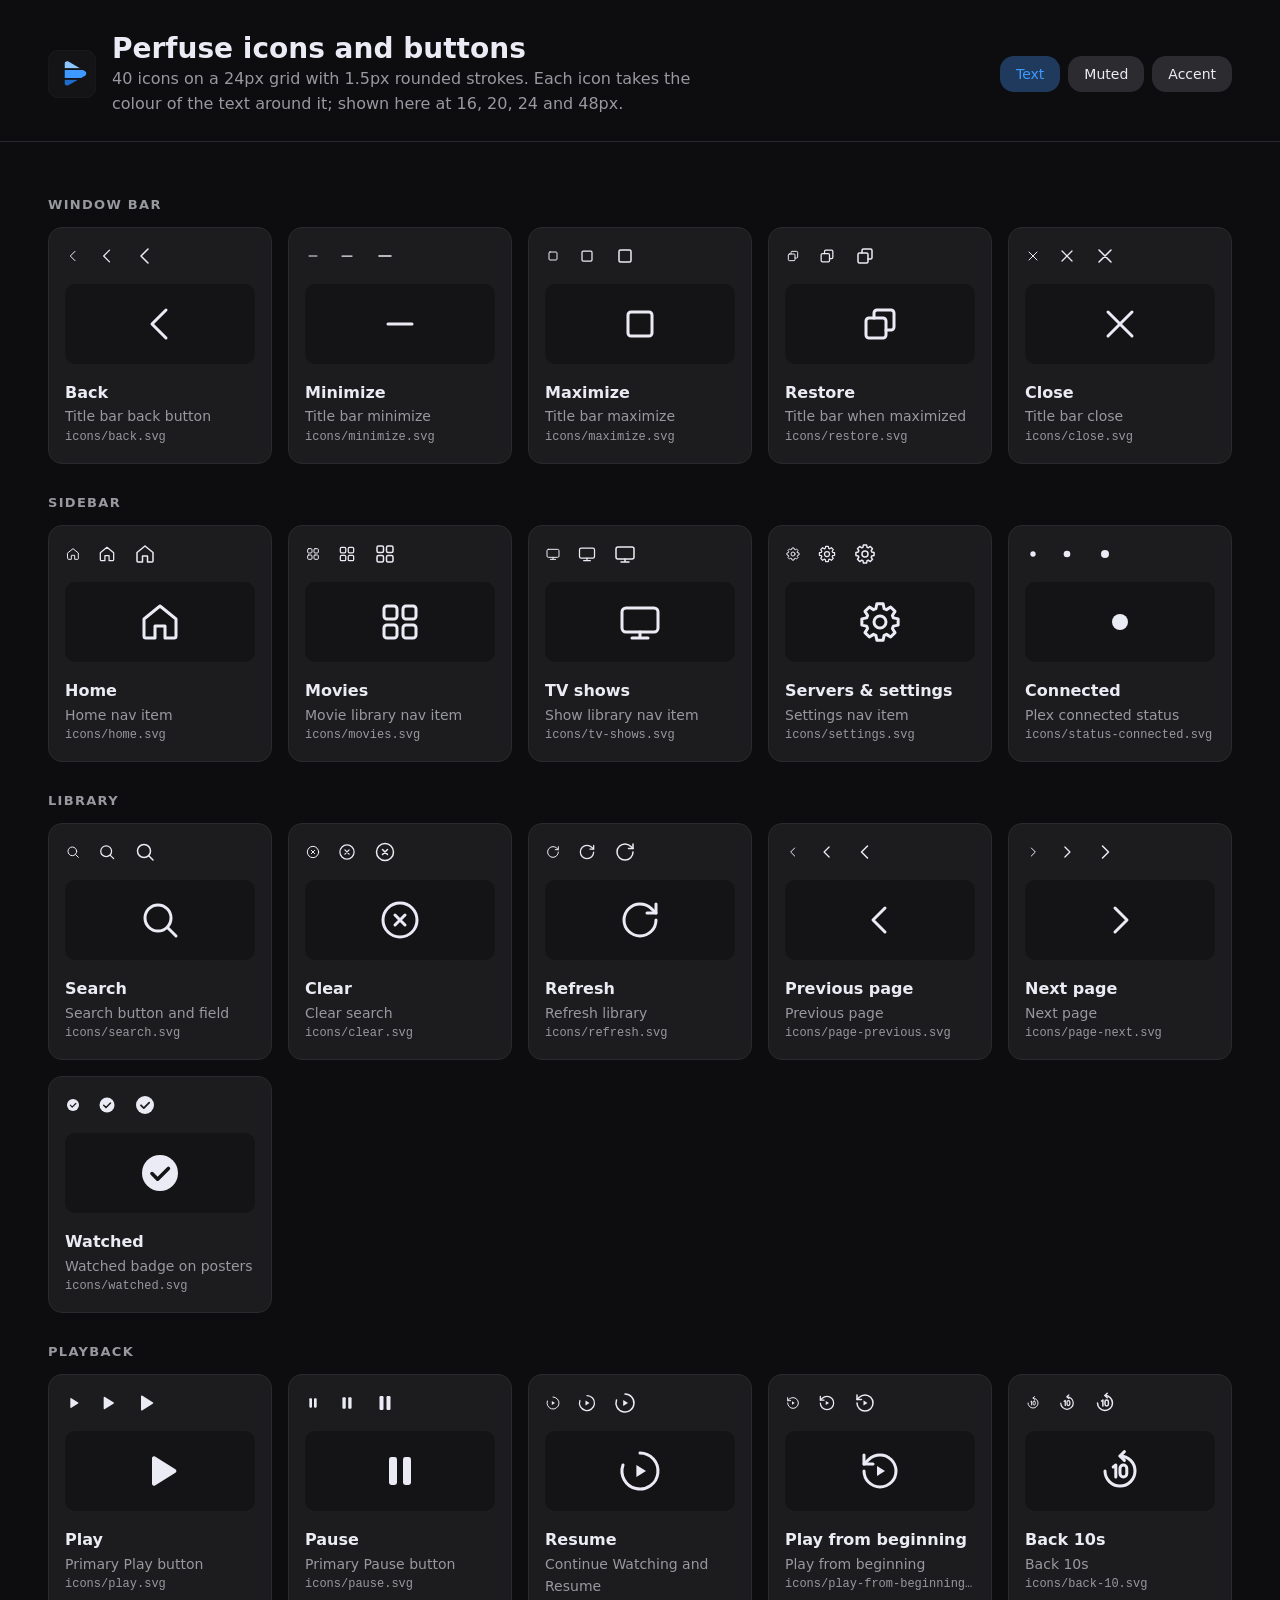
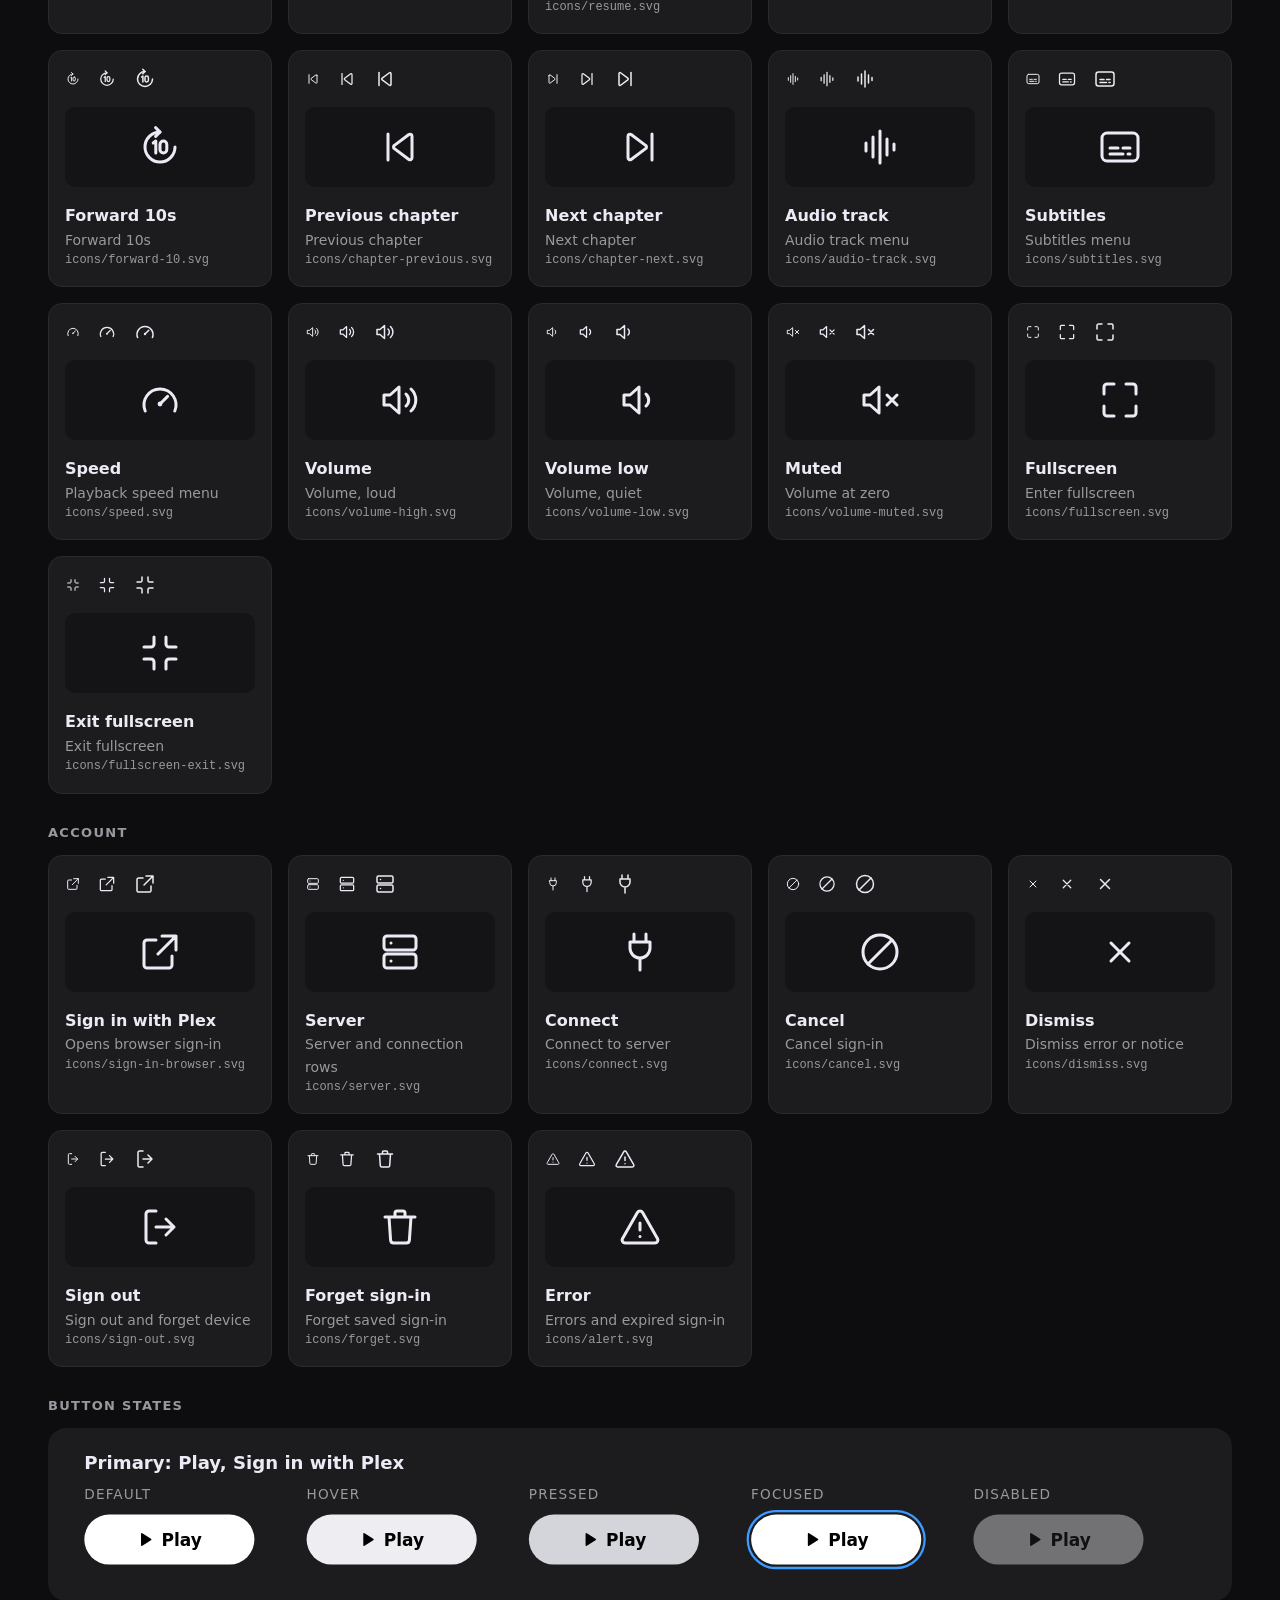
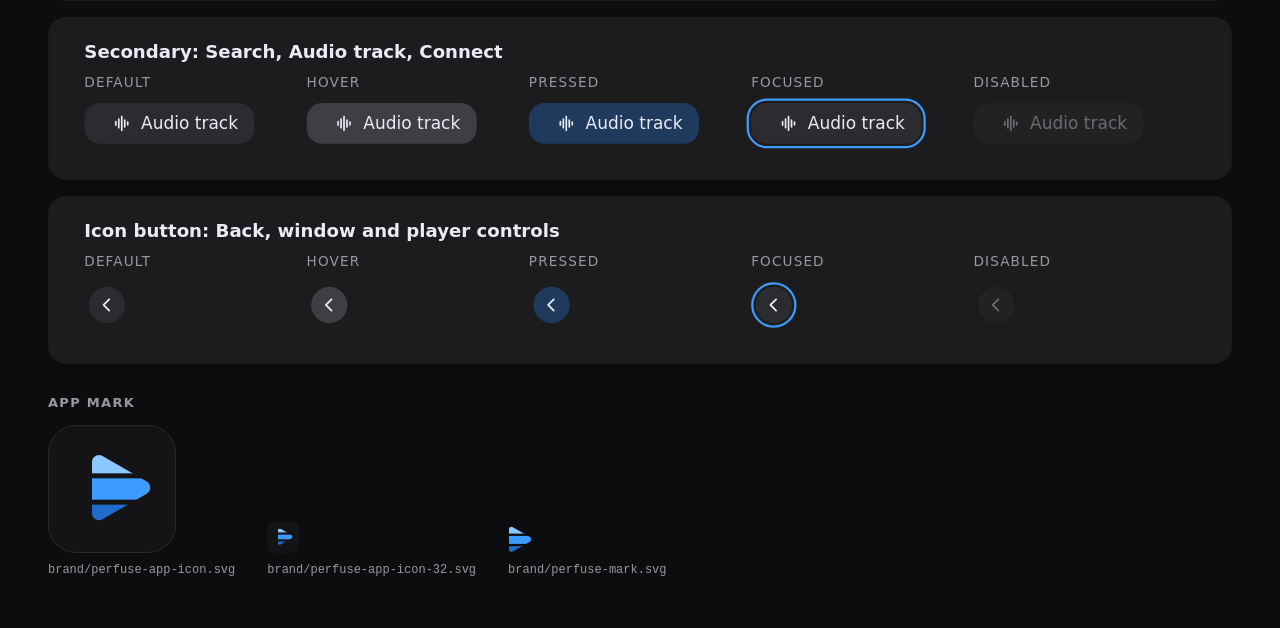
==== assets/preview.html @ 4382c9b4 "Public Release" ====
<!doctype html>
<html lang="en">
<head>
<meta charset="utf-8">
<meta name="viewport" content="width=device-width,initial-scale=1">
<title>Perfuse icons and buttons</title>
<style>
  :root {
    --accent: #3D9BFF; --muted: #98989F; --panel: #1C1C1E; --sidebar: #141417; --base: #0D0D10;
    --text: #EBEBF5; --line: #2A2A2E; --icon: var(--text);
    --btn: #2C2C30; --btn-hover: #3E3E43; --btn-active: #1F3A5C;
    --s1: 4px; --s2: 8px; --s3: 16px; --s4: 24px; --s5: 32px; --s6: 48px;
    --font: 'Segoe UI Variable Text', 'Segoe UI', system-ui, -apple-system, sans-serif;
    --display: 'Segoe UI Variable Display', 'Segoe UI', system-ui, sans-serif;
    --ease: 160ms ease-out;
  }
  * { box-sizing: border-box; }
  body { margin: 0; background: var(--base); color: var(--text); font: 16px/1.6 var(--font); }
  header { display: flex; gap: var(--s3); align-items: center; padding: var(--s5) var(--s6) var(--s4); border-bottom: 1px solid var(--line); flex-wrap: wrap; }
  header > img { width: 48px; height: 48px; }
  h1 { font: 600 28px/1.2 var(--display); margin: 0; }
  header p { margin: 0; color: var(--muted); max-width: 62ch; }
  .tint { margin-left: auto; display: flex; gap: var(--s2); }
  .tint button { font: inherit; font-size: 14px; color: var(--text); background: var(--btn); border: 0; border-radius: 14px; padding: var(--s1) var(--s3); min-height: 36px; cursor: pointer; transition: background var(--ease); }
  .tint button:hover { background: var(--btn-hover); }
  .tint button[aria-pressed="true"] { background: var(--btn-active); color: var(--accent); }
  .tint button:focus-visible { outline: 2px solid var(--accent); outline-offset: 3px; }
  main { padding: var(--s4) var(--s6) var(--s6); }
  h2 { font: 600 13px/1 var(--font); letter-spacing: .1em; text-transform: uppercase; color: var(--muted); margin: var(--s5) 0 var(--s3); }
  .grid { display: grid; grid-template-columns: repeat(auto-fill, minmax(208px, 1fr)); gap: var(--s3); }
  .card { margin: 0; background: var(--panel); border: 1px solid var(--line); border-radius: 14px; padding: var(--s3); display: flex; flex-direction: column; gap: var(--s3); color: var(--icon); }
  .sizes { display: flex; gap: var(--s3); align-items: center; }
  .sz { display: block; line-height: 0; }
  .big { display: flex; justify-content: center; padding: var(--s3) 0; background: var(--sidebar); border-radius: 10px; line-height: 0; }
  figcaption { display: flex; flex-direction: column; color: var(--text); min-width: 0; }
  figcaption strong { font-weight: 600; }
  figcaption span { color: var(--muted); font-size: 14px; }
  figcaption code { color: var(--muted); font: 12px/1.6 ui-monospace, Consolas, monospace; overflow: hidden; text-overflow: ellipsis; white-space: nowrap; }
  .sheets { display: flex; flex-direction: column; gap: var(--s3); }
  .sheets img { max-width: 100%; height: auto; display: block; }
  .brand { display: flex; gap: var(--s5); align-items: flex-end; flex-wrap: wrap; }
  .brand figure { margin: 0; display: flex; flex-direction: column; gap: var(--s2); align-items: flex-start; }
  .brand figcaption code { white-space: normal; }
  @media (max-width: 640px) { header, main { padding-left: var(--s3); padding-right: var(--s3); } .tint { margin-left: 0; } }
  @media (prefers-reduced-motion: reduce) { * { transition: none !important; } }
</style>
</head>
<body>
<header>
  <img src="brand/perfuse-app-icon.svg" alt="Perfuse app icon">
  <div>
    <h1>Perfuse icons and buttons</h1>
    <p>40 icons on a 24px grid with 1.5px rounded strokes. Each icon takes the colour of the text around it; shown here at 16, 20, 24 and 48px.</p>
  </div>
  <div class="tint" role="group" aria-label="Icon colour">
    <button type="button" data-c="var(--text)" aria-pressed="true">Text</button>
    <button type="button" data-c="var(--muted)" aria-pressed="false">Muted</button>
    <button type="button" data-c="var(--accent)" aria-pressed="false">Accent</button>
  </div>
</header>
<main>
  <h2>Window bar</h2>
  <div class="grid">
      <figure class="card">
        <div class="sizes"><span class="sz" title="16px"><svg xmlns="http://www.w3.org/2000/svg" width="16" height="16" viewBox="0 0 24 24" fill="none" stroke="currentColor" stroke-width="1.5" stroke-linecap="round" stroke-linejoin="round" aria-hidden="true"><path d="M15 5l-7 7 7 7"/></svg></span><span class="sz" title="20px"><svg xmlns="http://www.w3.org/2000/svg" width="20" height="20" viewBox="0 0 24 24" fill="none" stroke="currentColor" stroke-width="1.5" stroke-linecap="round" stroke-linejoin="round" aria-hidden="true"><path d="M15 5l-7 7 7 7"/></svg></span><span class="sz" title="24px"><svg xmlns="http://www.w3.org/2000/svg" width="24" height="24" viewBox="0 0 24 24" fill="none" stroke="currentColor" stroke-width="1.5" stroke-linecap="round" stroke-linejoin="round" aria-hidden="true"><path d="M15 5l-7 7 7 7"/></svg></span></div>
        <div class="big"><svg xmlns="http://www.w3.org/2000/svg" width="48" height="48" viewBox="0 0 24 24" fill="none" stroke="currentColor" stroke-width="1.5" stroke-linecap="round" stroke-linejoin="round" aria-hidden="true"><path d="M15 5l-7 7 7 7"/></svg></div>
        <figcaption><strong>Back</strong><span>Title bar back button</span><code>icons/back.svg</code></figcaption>
      </figure>
      <figure class="card">
        <div class="sizes"><span class="sz" title="16px"><svg xmlns="http://www.w3.org/2000/svg" width="16" height="16" viewBox="0 0 24 24" fill="none" stroke="currentColor" stroke-width="1.5" stroke-linecap="round" stroke-linejoin="round" aria-hidden="true"><path d="M6 12h12"/></svg></span><span class="sz" title="20px"><svg xmlns="http://www.w3.org/2000/svg" width="20" height="20" viewBox="0 0 24 24" fill="none" stroke="currentColor" stroke-width="1.5" stroke-linecap="round" stroke-linejoin="round" aria-hidden="true"><path d="M6 12h12"/></svg></span><span class="sz" title="24px"><svg xmlns="http://www.w3.org/2000/svg" width="24" height="24" viewBox="0 0 24 24" fill="none" stroke="currentColor" stroke-width="1.5" stroke-linecap="round" stroke-linejoin="round" aria-hidden="true"><path d="M6 12h12"/></svg></span></div>
        <div class="big"><svg xmlns="http://www.w3.org/2000/svg" width="48" height="48" viewBox="0 0 24 24" fill="none" stroke="currentColor" stroke-width="1.5" stroke-linecap="round" stroke-linejoin="round" aria-hidden="true"><path d="M6 12h12"/></svg></div>
        <figcaption><strong>Minimize</strong><span>Title bar minimize</span><code>icons/minimize.svg</code></figcaption>
      </figure>
      <figure class="card">
        <div class="sizes"><span class="sz" title="16px"><svg xmlns="http://www.w3.org/2000/svg" width="16" height="16" viewBox="0 0 24 24" fill="none" stroke="currentColor" stroke-width="1.5" stroke-linecap="round" stroke-linejoin="round" aria-hidden="true"><rect x="6" y="6" width="12" height="12" rx="1.5"/></svg></span><span class="sz" title="20px"><svg xmlns="http://www.w3.org/2000/svg" width="20" height="20" viewBox="0 0 24 24" fill="none" stroke="currentColor" stroke-width="1.5" stroke-linecap="round" stroke-linejoin="round" aria-hidden="true"><rect x="6" y="6" width="12" height="12" rx="1.5"/></svg></span><span class="sz" title="24px"><svg xmlns="http://www.w3.org/2000/svg" width="24" height="24" viewBox="0 0 24 24" fill="none" stroke="currentColor" stroke-width="1.5" stroke-linecap="round" stroke-linejoin="round" aria-hidden="true"><rect x="6" y="6" width="12" height="12" rx="1.5"/></svg></span></div>
        <div class="big"><svg xmlns="http://www.w3.org/2000/svg" width="48" height="48" viewBox="0 0 24 24" fill="none" stroke="currentColor" stroke-width="1.5" stroke-linecap="round" stroke-linejoin="round" aria-hidden="true"><rect x="6" y="6" width="12" height="12" rx="1.5"/></svg></div>
        <figcaption><strong>Maximize</strong><span>Title bar maximize</span><code>icons/maximize.svg</code></figcaption>
      </figure>
      <figure class="card">
        <div class="sizes"><span class="sz" title="16px"><svg xmlns="http://www.w3.org/2000/svg" width="16" height="16" viewBox="0 0 24 24" fill="none" stroke="currentColor" stroke-width="1.5" stroke-linecap="round" stroke-linejoin="round" aria-hidden="true"><rect x="5" y="9" width="10" height="10" rx="1.5"/><path d="M9 9V6.5A1.5 1.5 0 0 1 10.5 5h7A1.5 1.5 0 0 1 19 6.5v7a1.5 1.5 0 0 1-1.5 1.5H15"/></svg></span><span class="sz" title="20px"><svg xmlns="http://www.w3.org/2000/svg" width="20" height="20" viewBox="0 0 24 24" fill="none" stroke="currentColor" stroke-width="1.5" stroke-linecap="round" stroke-linejoin="round" aria-hidden="true"><rect x="5" y="9" width="10" height="10" rx="1.5"/><path d="M9 9V6.5A1.5 1.5 0 0 1 10.5 5h7A1.5 1.5 0 0 1 19 6.5v7a1.5 1.5 0 0 1-1.5 1.5H15"/></svg></span><span class="sz" title="24px"><svg xmlns="http://www.w3.org/2000/svg" width="24" height="24" viewBox="0 0 24 24" fill="none" stroke="currentColor" stroke-width="1.5" stroke-linecap="round" stroke-linejoin="round" aria-hidden="true"><rect x="5" y="9" width="10" height="10" rx="1.5"/><path d="M9 9V6.5A1.5 1.5 0 0 1 10.5 5h7A1.5 1.5 0 0 1 19 6.5v7a1.5 1.5 0 0 1-1.5 1.5H15"/></svg></span></div>
        <div class="big"><svg xmlns="http://www.w3.org/2000/svg" width="48" height="48" viewBox="0 0 24 24" fill="none" stroke="currentColor" stroke-width="1.5" stroke-linecap="round" stroke-linejoin="round" aria-hidden="true"><rect x="5" y="9" width="10" height="10" rx="1.5"/><path d="M9 9V6.5A1.5 1.5 0 0 1 10.5 5h7A1.5 1.5 0 0 1 19 6.5v7a1.5 1.5 0 0 1-1.5 1.5H15"/></svg></div>
        <figcaption><strong>Restore</strong><span>Title bar when maximized</span><code>icons/restore.svg</code></figcaption>
      </figure>
      <figure class="card">
        <div class="sizes"><span class="sz" title="16px"><svg xmlns="http://www.w3.org/2000/svg" width="16" height="16" viewBox="0 0 24 24" fill="none" stroke="currentColor" stroke-width="1.5" stroke-linecap="round" stroke-linejoin="round" aria-hidden="true"><path d="M6 6l12 12M18 6L6 18"/></svg></span><span class="sz" title="20px"><svg xmlns="http://www.w3.org/2000/svg" width="20" height="20" viewBox="0 0 24 24" fill="none" stroke="currentColor" stroke-width="1.5" stroke-linecap="round" stroke-linejoin="round" aria-hidden="true"><path d="M6 6l12 12M18 6L6 18"/></svg></span><span class="sz" title="24px"><svg xmlns="http://www.w3.org/2000/svg" width="24" height="24" viewBox="0 0 24 24" fill="none" stroke="currentColor" stroke-width="1.5" stroke-linecap="round" stroke-linejoin="round" aria-hidden="true"><path d="M6 6l12 12M18 6L6 18"/></svg></span></div>
        <div class="big"><svg xmlns="http://www.w3.org/2000/svg" width="48" height="48" viewBox="0 0 24 24" fill="none" stroke="currentColor" stroke-width="1.5" stroke-linecap="round" stroke-linejoin="round" aria-hidden="true"><path d="M6 6l12 12M18 6L6 18"/></svg></div>
        <figcaption><strong>Close</strong><span>Title bar close</span><code>icons/close.svg</code></figcaption>
      </figure>
  </div>
  <h2>Sidebar</h2>
  <div class="grid">
      <figure class="card">
        <div class="sizes"><span class="sz" title="16px"><svg xmlns="http://www.w3.org/2000/svg" width="16" height="16" viewBox="0 0 24 24" fill="none" stroke="currentColor" stroke-width="1.5" stroke-linecap="round" stroke-linejoin="round" aria-hidden="true"><path d="M4 10.5L12 4l8 6.5V19a1 1 0 0 1-1 1h-4.5v-6h-5v6H5a1 1 0 0 1-1-1z"/></svg></span><span class="sz" title="20px"><svg xmlns="http://www.w3.org/2000/svg" width="20" height="20" viewBox="0 0 24 24" fill="none" stroke="currentColor" stroke-width="1.5" stroke-linecap="round" stroke-linejoin="round" aria-hidden="true"><path d="M4 10.5L12 4l8 6.5V19a1 1 0 0 1-1 1h-4.5v-6h-5v6H5a1 1 0 0 1-1-1z"/></svg></span><span class="sz" title="24px"><svg xmlns="http://www.w3.org/2000/svg" width="24" height="24" viewBox="0 0 24 24" fill="none" stroke="currentColor" stroke-width="1.5" stroke-linecap="round" stroke-linejoin="round" aria-hidden="true"><path d="M4 10.5L12 4l8 6.5V19a1 1 0 0 1-1 1h-4.5v-6h-5v6H5a1 1 0 0 1-1-1z"/></svg></span></div>
        <div class="big"><svg xmlns="http://www.w3.org/2000/svg" width="48" height="48" viewBox="0 0 24 24" fill="none" stroke="currentColor" stroke-width="1.5" stroke-linecap="round" stroke-linejoin="round" aria-hidden="true"><path d="M4 10.5L12 4l8 6.5V19a1 1 0 0 1-1 1h-4.5v-6h-5v6H5a1 1 0 0 1-1-1z"/></svg></div>
        <figcaption><strong>Home</strong><span>Home nav item</span><code>icons/home.svg</code></figcaption>
      </figure>
      <figure class="card">
        <div class="sizes"><span class="sz" title="16px"><svg xmlns="http://www.w3.org/2000/svg" width="16" height="16" viewBox="0 0 24 24" fill="none" stroke="currentColor" stroke-width="1.5" stroke-linecap="round" stroke-linejoin="round" aria-hidden="true"><rect x="4" y="4" width="6.5" height="6.5" rx="1.5"/><rect x="13.5" y="4" width="6.5" height="6.5" rx="1.5"/><rect x="4" y="13.5" width="6.5" height="6.5" rx="1.5"/><rect x="13.5" y="13.5" width="6.5" height="6.5" rx="1.5"/></svg></span><span class="sz" title="20px"><svg xmlns="http://www.w3.org/2000/svg" width="20" height="20" viewBox="0 0 24 24" fill="none" stroke="currentColor" stroke-width="1.5" stroke-linecap="round" stroke-linejoin="round" aria-hidden="true"><rect x="4" y="4" width="6.5" height="6.5" rx="1.5"/><rect x="13.5" y="4" width="6.5" height="6.5" rx="1.5"/><rect x="4" y="13.5" width="6.5" height="6.5" rx="1.5"/><rect x="13.5" y="13.5" width="6.5" height="6.5" rx="1.5"/></svg></span><span class="sz" title="24px"><svg xmlns="http://www.w3.org/2000/svg" width="24" height="24" viewBox="0 0 24 24" fill="none" stroke="currentColor" stroke-width="1.5" stroke-linecap="round" stroke-linejoin="round" aria-hidden="true"><rect x="4" y="4" width="6.5" height="6.5" rx="1.5"/><rect x="13.5" y="4" width="6.5" height="6.5" rx="1.5"/><rect x="4" y="13.5" width="6.5" height="6.5" rx="1.5"/><rect x="13.5" y="13.5" width="6.5" height="6.5" rx="1.5"/></svg></span></div>
        <div class="big"><svg xmlns="http://www.w3.org/2000/svg" width="48" height="48" viewBox="0 0 24 24" fill="none" stroke="currentColor" stroke-width="1.5" stroke-linecap="round" stroke-linejoin="round" aria-hidden="true"><rect x="4" y="4" width="6.5" height="6.5" rx="1.5"/><rect x="13.5" y="4" width="6.5" height="6.5" rx="1.5"/><rect x="4" y="13.5" width="6.5" height="6.5" rx="1.5"/><rect x="13.5" y="13.5" width="6.5" height="6.5" rx="1.5"/></svg></div>
        <figcaption><strong>Movies</strong><span>Movie library nav item</span><code>icons/movies.svg</code></figcaption>
      </figure>
      <figure class="card">
        <div class="sizes"><span class="sz" title="16px"><svg xmlns="http://www.w3.org/2000/svg" width="16" height="16" viewBox="0 0 24 24" fill="none" stroke="currentColor" stroke-width="1.5" stroke-linecap="round" stroke-linejoin="round" aria-hidden="true"><rect x="3" y="5" width="18" height="12" rx="2"/><path d="M8 20h8M12 17v3"/></svg></span><span class="sz" title="20px"><svg xmlns="http://www.w3.org/2000/svg" width="20" height="20" viewBox="0 0 24 24" fill="none" stroke="currentColor" stroke-width="1.5" stroke-linecap="round" stroke-linejoin="round" aria-hidden="true"><rect x="3" y="5" width="18" height="12" rx="2"/><path d="M8 20h8M12 17v3"/></svg></span><span class="sz" title="24px"><svg xmlns="http://www.w3.org/2000/svg" width="24" height="24" viewBox="0 0 24 24" fill="none" stroke="currentColor" stroke-width="1.5" stroke-linecap="round" stroke-linejoin="round" aria-hidden="true"><rect x="3" y="5" width="18" height="12" rx="2"/><path d="M8 20h8M12 17v3"/></svg></span></div>
        <div class="big"><svg xmlns="http://www.w3.org/2000/svg" width="48" height="48" viewBox="0 0 24 24" fill="none" stroke="currentColor" stroke-width="1.5" stroke-linecap="round" stroke-linejoin="round" aria-hidden="true"><rect x="3" y="5" width="18" height="12" rx="2"/><path d="M8 20h8M12 17v3"/></svg></div>
        <figcaption><strong>TV shows</strong><span>Show library nav item</span><code>icons/tv-shows.svg</code></figcaption>
      </figure>
      <figure class="card">
        <div class="sizes"><span class="sz" title="16px"><svg xmlns="http://www.w3.org/2000/svg" width="16" height="16" viewBox="0 0 24 24" fill="none" stroke="currentColor" stroke-width="1.5" stroke-linecap="round" stroke-linejoin="round" aria-hidden="true"><path d="M18.69 9.93L21.07 10.44L21.07 13.56L18.69 14.07L18.19 15.27L19.51 17.31L17.31 19.51L15.27 18.19L14.07 18.69L13.56 21.07L10.44 21.07L9.93 18.69L8.73 18.19L6.69 19.51L4.49 17.31L5.81 15.27L5.31 14.07L2.93 13.56L2.93 10.44L5.31 9.93L5.81 8.73L4.49 6.69L6.69 4.49L8.73 5.81L9.93 5.31L10.44 2.93L13.56 2.93L14.07 5.31L15.27 5.81L17.31 4.49L19.51 6.69L18.19 8.73z"/><circle cx="12" cy="12" r="3"/></svg></span><span class="sz" title="20px"><svg xmlns="http://www.w3.org/2000/svg" width="20" height="20" viewBox="0 0 24 24" fill="none" stroke="currentColor" stroke-width="1.5" stroke-linecap="round" stroke-linejoin="round" aria-hidden="true"><path d="M18.69 9.93L21.07 10.44L21.07 13.56L18.69 14.07L18.19 15.27L19.51 17.31L17.31 19.51L15.27 18.19L14.07 18.69L13.56 21.07L10.44 21.07L9.93 18.69L8.73 18.19L6.69 19.51L4.49 17.31L5.81 15.27L5.31 14.07L2.93 13.56L2.93 10.44L5.31 9.93L5.81 8.73L4.49 6.69L6.69 4.49L8.73 5.81L9.93 5.31L10.44 2.93L13.56 2.93L14.07 5.31L15.27 5.81L17.31 4.49L19.51 6.69L18.19 8.73z"/><circle cx="12" cy="12" r="3"/></svg></span><span class="sz" title="24px"><svg xmlns="http://www.w3.org/2000/svg" width="24" height="24" viewBox="0 0 24 24" fill="none" stroke="currentColor" stroke-width="1.5" stroke-linecap="round" stroke-linejoin="round" aria-hidden="true"><path d="M18.69 9.93L21.07 10.44L21.07 13.56L18.69 14.07L18.19 15.27L19.51 17.31L17.31 19.51L15.27 18.19L14.07 18.69L13.56 21.07L10.44 21.07L9.93 18.69L8.73 18.19L6.69 19.51L4.49 17.31L5.81 15.27L5.31 14.07L2.93 13.56L2.93 10.44L5.31 9.93L5.81 8.73L4.49 6.69L6.69 4.49L8.73 5.81L9.93 5.31L10.44 2.93L13.56 2.93L14.07 5.31L15.27 5.81L17.31 4.49L19.51 6.69L18.19 8.73z"/><circle cx="12" cy="12" r="3"/></svg></span></div>
        <div class="big"><svg xmlns="http://www.w3.org/2000/svg" width="48" height="48" viewBox="0 0 24 24" fill="none" stroke="currentColor" stroke-width="1.5" stroke-linecap="round" stroke-linejoin="round" aria-hidden="true"><path d="M18.69 9.93L21.07 10.44L21.07 13.56L18.69 14.07L18.19 15.27L19.51 17.31L17.31 19.51L15.27 18.19L14.07 18.69L13.56 21.07L10.44 21.07L9.93 18.69L8.73 18.19L6.69 19.51L4.49 17.31L5.81 15.27L5.31 14.07L2.93 13.56L2.93 10.44L5.31 9.93L5.81 8.73L4.49 6.69L6.69 4.49L8.73 5.81L9.93 5.31L10.44 2.93L13.56 2.93L14.07 5.31L15.27 5.81L17.31 4.49L19.51 6.69L18.19 8.73z"/><circle cx="12" cy="12" r="3"/></svg></div>
        <figcaption><strong>Servers &amp; settings</strong><span>Settings nav item</span><code>icons/settings.svg</code></figcaption>
      </figure>
      <figure class="card">
        <div class="sizes"><span class="sz" title="16px"><svg xmlns="http://www.w3.org/2000/svg" width="16" height="16" viewBox="0 0 24 24" fill="none" stroke="currentColor" stroke-width="1.5" stroke-linecap="round" stroke-linejoin="round" aria-hidden="true"><circle cx="12" cy="12" r="4" fill="currentColor" stroke="none"/></svg></span><span class="sz" title="20px"><svg xmlns="http://www.w3.org/2000/svg" width="20" height="20" viewBox="0 0 24 24" fill="none" stroke="currentColor" stroke-width="1.5" stroke-linecap="round" stroke-linejoin="round" aria-hidden="true"><circle cx="12" cy="12" r="4" fill="currentColor" stroke="none"/></svg></span><span class="sz" title="24px"><svg xmlns="http://www.w3.org/2000/svg" width="24" height="24" viewBox="0 0 24 24" fill="none" stroke="currentColor" stroke-width="1.5" stroke-linecap="round" stroke-linejoin="round" aria-hidden="true"><circle cx="12" cy="12" r="4" fill="currentColor" stroke="none"/></svg></span></div>
        <div class="big"><svg xmlns="http://www.w3.org/2000/svg" width="48" height="48" viewBox="0 0 24 24" fill="none" stroke="currentColor" stroke-width="1.5" stroke-linecap="round" stroke-linejoin="round" aria-hidden="true"><circle cx="12" cy="12" r="4" fill="currentColor" stroke="none"/></svg></div>
        <figcaption><strong>Connected</strong><span>Plex connected status</span><code>icons/status-connected.svg</code></figcaption>
      </figure>
  </div>
  <h2>Library</h2>
  <div class="grid">
      <figure class="card">
        <div class="sizes"><span class="sz" title="16px"><svg xmlns="http://www.w3.org/2000/svg" width="16" height="16" viewBox="0 0 24 24" fill="none" stroke="currentColor" stroke-width="1.5" stroke-linecap="round" stroke-linejoin="round" aria-hidden="true"><circle cx="11" cy="11" r="6.5"/><path d="M16 16l4 4"/></svg></span><span class="sz" title="20px"><svg xmlns="http://www.w3.org/2000/svg" width="20" height="20" viewBox="0 0 24 24" fill="none" stroke="currentColor" stroke-width="1.5" stroke-linecap="round" stroke-linejoin="round" aria-hidden="true"><circle cx="11" cy="11" r="6.5"/><path d="M16 16l4 4"/></svg></span><span class="sz" title="24px"><svg xmlns="http://www.w3.org/2000/svg" width="24" height="24" viewBox="0 0 24 24" fill="none" stroke="currentColor" stroke-width="1.5" stroke-linecap="round" stroke-linejoin="round" aria-hidden="true"><circle cx="11" cy="11" r="6.5"/><path d="M16 16l4 4"/></svg></span></div>
        <div class="big"><svg xmlns="http://www.w3.org/2000/svg" width="48" height="48" viewBox="0 0 24 24" fill="none" stroke="currentColor" stroke-width="1.5" stroke-linecap="round" stroke-linejoin="round" aria-hidden="true"><circle cx="11" cy="11" r="6.5"/><path d="M16 16l4 4"/></svg></div>
        <figcaption><strong>Search</strong><span>Search button and field</span><code>icons/search.svg</code></figcaption>
      </figure>
      <figure class="card">
        <div class="sizes"><span class="sz" title="16px"><svg xmlns="http://www.w3.org/2000/svg" width="16" height="16" viewBox="0 0 24 24" fill="none" stroke="currentColor" stroke-width="1.5" stroke-linecap="round" stroke-linejoin="round" aria-hidden="true"><circle cx="12" cy="12" r="8.5"/><path d="M9.5 9.5l5 5M14.5 9.5l-5 5"/></svg></span><span class="sz" title="20px"><svg xmlns="http://www.w3.org/2000/svg" width="20" height="20" viewBox="0 0 24 24" fill="none" stroke="currentColor" stroke-width="1.5" stroke-linecap="round" stroke-linejoin="round" aria-hidden="true"><circle cx="12" cy="12" r="8.5"/><path d="M9.5 9.5l5 5M14.5 9.5l-5 5"/></svg></span><span class="sz" title="24px"><svg xmlns="http://www.w3.org/2000/svg" width="24" height="24" viewBox="0 0 24 24" fill="none" stroke="currentColor" stroke-width="1.5" stroke-linecap="round" stroke-linejoin="round" aria-hidden="true"><circle cx="12" cy="12" r="8.5"/><path d="M9.5 9.5l5 5M14.5 9.5l-5 5"/></svg></span></div>
        <div class="big"><svg xmlns="http://www.w3.org/2000/svg" width="48" height="48" viewBox="0 0 24 24" fill="none" stroke="currentColor" stroke-width="1.5" stroke-linecap="round" stroke-linejoin="round" aria-hidden="true"><circle cx="12" cy="12" r="8.5"/><path d="M9.5 9.5l5 5M14.5 9.5l-5 5"/></svg></div>
        <figcaption><strong>Clear</strong><span>Clear search</span><code>icons/clear.svg</code></figcaption>
      </figure>
      <figure class="card">
        <div class="sizes"><span class="sz" title="16px"><svg xmlns="http://www.w3.org/2000/svg" width="16" height="16" viewBox="0 0 24 24" fill="none" stroke="currentColor" stroke-width="1.5" stroke-linecap="round" stroke-linejoin="round" aria-hidden="true"><path d="M20 12a8 8 0 1 1-8-8c2.2 0 4.2.9 5.7 2.3L20 8.5"/><path d="M20 4v4.5h-4.5"/></svg></span><span class="sz" title="20px"><svg xmlns="http://www.w3.org/2000/svg" width="20" height="20" viewBox="0 0 24 24" fill="none" stroke="currentColor" stroke-width="1.5" stroke-linecap="round" stroke-linejoin="round" aria-hidden="true"><path d="M20 12a8 8 0 1 1-8-8c2.2 0 4.2.9 5.7 2.3L20 8.5"/><path d="M20 4v4.5h-4.5"/></svg></span><span class="sz" title="24px"><svg xmlns="http://www.w3.org/2000/svg" width="24" height="24" viewBox="0 0 24 24" fill="none" stroke="currentColor" stroke-width="1.5" stroke-linecap="round" stroke-linejoin="round" aria-hidden="true"><path d="M20 12a8 8 0 1 1-8-8c2.2 0 4.2.9 5.7 2.3L20 8.5"/><path d="M20 4v4.5h-4.5"/></svg></span></div>
        <div class="big"><svg xmlns="http://www.w3.org/2000/svg" width="48" height="48" viewBox="0 0 24 24" fill="none" stroke="currentColor" stroke-width="1.5" stroke-linecap="round" stroke-linejoin="round" aria-hidden="true"><path d="M20 12a8 8 0 1 1-8-8c2.2 0 4.2.9 5.7 2.3L20 8.5"/><path d="M20 4v4.5h-4.5"/></svg></div>
        <figcaption><strong>Refresh</strong><span>Refresh library</span><code>icons/refresh.svg</code></figcaption>
      </figure>
      <figure class="card">
        <div class="sizes"><span class="sz" title="16px"><svg xmlns="http://www.w3.org/2000/svg" width="16" height="16" viewBox="0 0 24 24" fill="none" stroke="currentColor" stroke-width="1.5" stroke-linecap="round" stroke-linejoin="round" aria-hidden="true"><path d="M14.5 6l-6 6 6 6"/></svg></span><span class="sz" title="20px"><svg xmlns="http://www.w3.org/2000/svg" width="20" height="20" viewBox="0 0 24 24" fill="none" stroke="currentColor" stroke-width="1.5" stroke-linecap="round" stroke-linejoin="round" aria-hidden="true"><path d="M14.5 6l-6 6 6 6"/></svg></span><span class="sz" title="24px"><svg xmlns="http://www.w3.org/2000/svg" width="24" height="24" viewBox="0 0 24 24" fill="none" stroke="currentColor" stroke-width="1.5" stroke-linecap="round" stroke-linejoin="round" aria-hidden="true"><path d="M14.5 6l-6 6 6 6"/></svg></span></div>
        <div class="big"><svg xmlns="http://www.w3.org/2000/svg" width="48" height="48" viewBox="0 0 24 24" fill="none" stroke="currentColor" stroke-width="1.5" stroke-linecap="round" stroke-linejoin="round" aria-hidden="true"><path d="M14.5 6l-6 6 6 6"/></svg></div>
        <figcaption><strong>Previous page</strong><span>Previous page</span><code>icons/page-previous.svg</code></figcaption>
      </figure>
      <figure class="card">
        <div class="sizes"><span class="sz" title="16px"><svg xmlns="http://www.w3.org/2000/svg" width="16" height="16" viewBox="0 0 24 24" fill="none" stroke="currentColor" stroke-width="1.5" stroke-linecap="round" stroke-linejoin="round" aria-hidden="true"><path d="M9.5 6l6 6-6 6"/></svg></span><span class="sz" title="20px"><svg xmlns="http://www.w3.org/2000/svg" width="20" height="20" viewBox="0 0 24 24" fill="none" stroke="currentColor" stroke-width="1.5" stroke-linecap="round" stroke-linejoin="round" aria-hidden="true"><path d="M9.5 6l6 6-6 6"/></svg></span><span class="sz" title="24px"><svg xmlns="http://www.w3.org/2000/svg" width="24" height="24" viewBox="0 0 24 24" fill="none" stroke="currentColor" stroke-width="1.5" stroke-linecap="round" stroke-linejoin="round" aria-hidden="true"><path d="M9.5 6l6 6-6 6"/></svg></span></div>
        <div class="big"><svg xmlns="http://www.w3.org/2000/svg" width="48" height="48" viewBox="0 0 24 24" fill="none" stroke="currentColor" stroke-width="1.5" stroke-linecap="round" stroke-linejoin="round" aria-hidden="true"><path d="M9.5 6l6 6-6 6"/></svg></div>
        <figcaption><strong>Next page</strong><span>Next page</span><code>icons/page-next.svg</code></figcaption>
      </figure>
      <figure class="card">
        <div class="sizes"><span class="sz" title="16px"><svg xmlns="http://www.w3.org/2000/svg" width="16" height="16" viewBox="0 0 24 24" fill="none" stroke="currentColor" stroke-width="1.5" stroke-linecap="round" stroke-linejoin="round" aria-hidden="true"><mask id="watched-cut-61"><rect width="24" height="24" fill="#fff"/><path d="M8 12.3l2.8 2.8L16.2 9.7" stroke="#000" stroke-width="1.8"/></mask><circle cx="12" cy="12" r="9" fill="currentColor" stroke="none" mask="url(#watched-cut-61)"/></svg></span><span class="sz" title="20px"><svg xmlns="http://www.w3.org/2000/svg" width="20" height="20" viewBox="0 0 24 24" fill="none" stroke="currentColor" stroke-width="1.5" stroke-linecap="round" stroke-linejoin="round" aria-hidden="true"><mask id="watched-cut-62"><rect width="24" height="24" fill="#fff"/><path d="M8 12.3l2.8 2.8L16.2 9.7" stroke="#000" stroke-width="1.8"/></mask><circle cx="12" cy="12" r="9" fill="currentColor" stroke="none" mask="url(#watched-cut-62)"/></svg></span><span class="sz" title="24px"><svg xmlns="http://www.w3.org/2000/svg" width="24" height="24" viewBox="0 0 24 24" fill="none" stroke="currentColor" stroke-width="1.5" stroke-linecap="round" stroke-linejoin="round" aria-hidden="true"><mask id="watched-cut-63"><rect width="24" height="24" fill="#fff"/><path d="M8 12.3l2.8 2.8L16.2 9.7" stroke="#000" stroke-width="1.8"/></mask><circle cx="12" cy="12" r="9" fill="currentColor" stroke="none" mask="url(#watched-cut-63)"/></svg></span></div>
        <div class="big"><svg xmlns="http://www.w3.org/2000/svg" width="48" height="48" viewBox="0 0 24 24" fill="none" stroke="currentColor" stroke-width="1.5" stroke-linecap="round" stroke-linejoin="round" aria-hidden="true"><mask id="watched-cut-64"><rect width="24" height="24" fill="#fff"/><path d="M8 12.3l2.8 2.8L16.2 9.7" stroke="#000" stroke-width="1.8"/></mask><circle cx="12" cy="12" r="9" fill="currentColor" stroke="none" mask="url(#watched-cut-64)"/></svg></div>
        <figcaption><strong>Watched</strong><span>Watched badge on posters</span><code>icons/watched.svg</code></figcaption>
      </figure>
  </div>
  <h2>Playback</h2>
  <div class="grid">
      <figure class="card">
        <div class="sizes"><span class="sz" title="16px"><svg xmlns="http://www.w3.org/2000/svg" width="16" height="16" viewBox="0 0 24 24" fill="none" stroke="currentColor" stroke-width="1.5" stroke-linecap="round" stroke-linejoin="round" aria-hidden="true"><path d="M8 5.6v12.8a1 1 0 0 0 1.5.86l10.2-6.4a1 1 0 0 0 0-1.72L9.5 4.74A1 1 0 0 0 8 5.6z" fill="currentColor" stroke="none"/></svg></span><span class="sz" title="20px"><svg xmlns="http://www.w3.org/2000/svg" width="20" height="20" viewBox="0 0 24 24" fill="none" stroke="currentColor" stroke-width="1.5" stroke-linecap="round" stroke-linejoin="round" aria-hidden="true"><path d="M8 5.6v12.8a1 1 0 0 0 1.5.86l10.2-6.4a1 1 0 0 0 0-1.72L9.5 4.74A1 1 0 0 0 8 5.6z" fill="currentColor" stroke="none"/></svg></span><span class="sz" title="24px"><svg xmlns="http://www.w3.org/2000/svg" width="24" height="24" viewBox="0 0 24 24" fill="none" stroke="currentColor" stroke-width="1.5" stroke-linecap="round" stroke-linejoin="round" aria-hidden="true"><path d="M8 5.6v12.8a1 1 0 0 0 1.5.86l10.2-6.4a1 1 0 0 0 0-1.72L9.5 4.74A1 1 0 0 0 8 5.6z" fill="currentColor" stroke="none"/></svg></span></div>
        <div class="big"><svg xmlns="http://www.w3.org/2000/svg" width="48" height="48" viewBox="0 0 24 24" fill="none" stroke="currentColor" stroke-width="1.5" stroke-linecap="round" stroke-linejoin="round" aria-hidden="true"><path d="M8 5.6v12.8a1 1 0 0 0 1.5.86l10.2-6.4a1 1 0 0 0 0-1.72L9.5 4.74A1 1 0 0 0 8 5.6z" fill="currentColor" stroke="none"/></svg></div>
        <figcaption><strong>Play</strong><span>Primary Play button</span><code>icons/play.svg</code></figcaption>
      </figure>
      <figure class="card">
        <div class="sizes"><span class="sz" title="16px"><svg xmlns="http://www.w3.org/2000/svg" width="16" height="16" viewBox="0 0 24 24" fill="none" stroke="currentColor" stroke-width="1.5" stroke-linecap="round" stroke-linejoin="round" aria-hidden="true"><rect x="6.5" y="5" width="4" height="14" rx="1.2" fill="currentColor" stroke="none"/><rect x="13.5" y="5" width="4" height="14" rx="1.2" fill="currentColor" stroke="none"/></svg></span><span class="sz" title="20px"><svg xmlns="http://www.w3.org/2000/svg" width="20" height="20" viewBox="0 0 24 24" fill="none" stroke="currentColor" stroke-width="1.5" stroke-linecap="round" stroke-linejoin="round" aria-hidden="true"><rect x="6.5" y="5" width="4" height="14" rx="1.2" fill="currentColor" stroke="none"/><rect x="13.5" y="5" width="4" height="14" rx="1.2" fill="currentColor" stroke="none"/></svg></span><span class="sz" title="24px"><svg xmlns="http://www.w3.org/2000/svg" width="24" height="24" viewBox="0 0 24 24" fill="none" stroke="currentColor" stroke-width="1.5" stroke-linecap="round" stroke-linejoin="round" aria-hidden="true"><rect x="6.5" y="5" width="4" height="14" rx="1.2" fill="currentColor" stroke="none"/><rect x="13.5" y="5" width="4" height="14" rx="1.2" fill="currentColor" stroke="none"/></svg></span></div>
        <div class="big"><svg xmlns="http://www.w3.org/2000/svg" width="48" height="48" viewBox="0 0 24 24" fill="none" stroke="currentColor" stroke-width="1.5" stroke-linecap="round" stroke-linejoin="round" aria-hidden="true"><rect x="6.5" y="5" width="4" height="14" rx="1.2" fill="currentColor" stroke="none"/><rect x="13.5" y="5" width="4" height="14" rx="1.2" fill="currentColor" stroke="none"/></svg></div>
        <figcaption><strong>Pause</strong><span>Primary Pause button</span><code>icons/pause.svg</code></figcaption>
      </figure>
      <figure class="card">
        <div class="sizes"><span class="sz" title="16px"><svg xmlns="http://www.w3.org/2000/svg" width="16" height="16" viewBox="0 0 24 24" fill="none" stroke="currentColor" stroke-width="1.5" stroke-linecap="round" stroke-linejoin="round" aria-hidden="true"><path d="M12 3a9 9 0 1 1-8.5 6"/><path d="M10.2 9v6l4.8-3z" fill="currentColor" stroke="none"/></svg></span><span class="sz" title="20px"><svg xmlns="http://www.w3.org/2000/svg" width="20" height="20" viewBox="0 0 24 24" fill="none" stroke="currentColor" stroke-width="1.5" stroke-linecap="round" stroke-linejoin="round" aria-hidden="true"><path d="M12 3a9 9 0 1 1-8.5 6"/><path d="M10.2 9v6l4.8-3z" fill="currentColor" stroke="none"/></svg></span><span class="sz" title="24px"><svg xmlns="http://www.w3.org/2000/svg" width="24" height="24" viewBox="0 0 24 24" fill="none" stroke="currentColor" stroke-width="1.5" stroke-linecap="round" stroke-linejoin="round" aria-hidden="true"><path d="M12 3a9 9 0 1 1-8.5 6"/><path d="M10.2 9v6l4.8-3z" fill="currentColor" stroke="none"/></svg></span></div>
        <div class="big"><svg xmlns="http://www.w3.org/2000/svg" width="48" height="48" viewBox="0 0 24 24" fill="none" stroke="currentColor" stroke-width="1.5" stroke-linecap="round" stroke-linejoin="round" aria-hidden="true"><path d="M12 3a9 9 0 1 1-8.5 6"/><path d="M10.2 9v6l4.8-3z" fill="currentColor" stroke="none"/></svg></div>
        <figcaption><strong>Resume</strong><span>Continue Watching and Resume</span><code>icons/resume.svg</code></figcaption>
      </figure>
      <figure class="card">
        <div class="sizes"><span class="sz" title="16px"><svg xmlns="http://www.w3.org/2000/svg" width="16" height="16" viewBox="0 0 24 24" fill="none" stroke="currentColor" stroke-width="1.5" stroke-linecap="round" stroke-linejoin="round" aria-hidden="true"><path d="M4 12a8 8 0 1 0 8-8c-2.2 0-4.2.9-5.7 2.3L4 8.5"/><path d="M4 4v4.5h4.5"/><path d="M10.5 9.5v5l4-2.5z" fill="currentColor" stroke="none"/></svg></span><span class="sz" title="20px"><svg xmlns="http://www.w3.org/2000/svg" width="20" height="20" viewBox="0 0 24 24" fill="none" stroke="currentColor" stroke-width="1.5" stroke-linecap="round" stroke-linejoin="round" aria-hidden="true"><path d="M4 12a8 8 0 1 0 8-8c-2.2 0-4.2.9-5.7 2.3L4 8.5"/><path d="M4 4v4.5h4.5"/><path d="M10.5 9.5v5l4-2.5z" fill="currentColor" stroke="none"/></svg></span><span class="sz" title="24px"><svg xmlns="http://www.w3.org/2000/svg" width="24" height="24" viewBox="0 0 24 24" fill="none" stroke="currentColor" stroke-width="1.5" stroke-linecap="round" stroke-linejoin="round" aria-hidden="true"><path d="M4 12a8 8 0 1 0 8-8c-2.2 0-4.2.9-5.7 2.3L4 8.5"/><path d="M4 4v4.5h4.5"/><path d="M10.5 9.5v5l4-2.5z" fill="currentColor" stroke="none"/></svg></span></div>
        <div class="big"><svg xmlns="http://www.w3.org/2000/svg" width="48" height="48" viewBox="0 0 24 24" fill="none" stroke="currentColor" stroke-width="1.5" stroke-linecap="round" stroke-linejoin="round" aria-hidden="true"><path d="M4 12a8 8 0 1 0 8-8c-2.2 0-4.2.9-5.7 2.3L4 8.5"/><path d="M4 4v4.5h4.5"/><path d="M10.5 9.5v5l4-2.5z" fill="currentColor" stroke="none"/></svg></div>
        <figcaption><strong>Play from beginning</strong><span>Play from beginning</span><code>icons/play-from-beginning.svg</code></figcaption>
      </figure>
      <figure class="card">
        <div class="sizes"><span class="sz" title="16px"><svg xmlns="http://www.w3.org/2000/svg" width="16" height="16" viewBox="0 0 24 24" fill="none" stroke="currentColor" stroke-width="1.5" stroke-linecap="round" stroke-linejoin="round" aria-hidden="true"><path d="M12 4.5a7.5 7.5 0 1 1-7.5 7.5"/><path d="M14.2 2.3L12 4.5l2.2 2.2"/><path d="M8.6 10l1.3-1v6"/><rect x="12" y="9" width="3.4" height="6" rx="1.7"/></svg></span><span class="sz" title="20px"><svg xmlns="http://www.w3.org/2000/svg" width="20" height="20" viewBox="0 0 24 24" fill="none" stroke="currentColor" stroke-width="1.5" stroke-linecap="round" stroke-linejoin="round" aria-hidden="true"><path d="M12 4.5a7.5 7.5 0 1 1-7.5 7.5"/><path d="M14.2 2.3L12 4.5l2.2 2.2"/><path d="M8.6 10l1.3-1v6"/><rect x="12" y="9" width="3.4" height="6" rx="1.7"/></svg></span><span class="sz" title="24px"><svg xmlns="http://www.w3.org/2000/svg" width="24" height="24" viewBox="0 0 24 24" fill="none" stroke="currentColor" stroke-width="1.5" stroke-linecap="round" stroke-linejoin="round" aria-hidden="true"><path d="M12 4.5a7.5 7.5 0 1 1-7.5 7.5"/><path d="M14.2 2.3L12 4.5l2.2 2.2"/><path d="M8.6 10l1.3-1v6"/><rect x="12" y="9" width="3.4" height="6" rx="1.7"/></svg></span></div>
        <div class="big"><svg xmlns="http://www.w3.org/2000/svg" width="48" height="48" viewBox="0 0 24 24" fill="none" stroke="currentColor" stroke-width="1.5" stroke-linecap="round" stroke-linejoin="round" aria-hidden="true"><path d="M12 4.5a7.5 7.5 0 1 1-7.5 7.5"/><path d="M14.2 2.3L12 4.5l2.2 2.2"/><path d="M8.6 10l1.3-1v6"/><rect x="12" y="9" width="3.4" height="6" rx="1.7"/></svg></div>
        <figcaption><strong>Back 10s</strong><span>Back 10s</span><code>icons/back-10.svg</code></figcaption>
      </figure>
      <figure class="card">
        <div class="sizes"><span class="sz" title="16px"><svg xmlns="http://www.w3.org/2000/svg" width="16" height="16" viewBox="0 0 24 24" fill="none" stroke="currentColor" stroke-width="1.5" stroke-linecap="round" stroke-linejoin="round" aria-hidden="true"><path d="M12 4.5a7.5 7.5 0 1 0 7.5 7.5"/><path d="M9.8 2.3L12 4.5 9.8 6.7"/><path d="M8.6 10l1.3-1v6"/><rect x="12" y="9" width="3.4" height="6" rx="1.7"/></svg></span><span class="sz" title="20px"><svg xmlns="http://www.w3.org/2000/svg" width="20" height="20" viewBox="0 0 24 24" fill="none" stroke="currentColor" stroke-width="1.5" stroke-linecap="round" stroke-linejoin="round" aria-hidden="true"><path d="M12 4.5a7.5 7.5 0 1 0 7.5 7.5"/><path d="M9.8 2.3L12 4.5 9.8 6.7"/><path d="M8.6 10l1.3-1v6"/><rect x="12" y="9" width="3.4" height="6" rx="1.7"/></svg></span><span class="sz" title="24px"><svg xmlns="http://www.w3.org/2000/svg" width="24" height="24" viewBox="0 0 24 24" fill="none" stroke="currentColor" stroke-width="1.5" stroke-linecap="round" stroke-linejoin="round" aria-hidden="true"><path d="M12 4.5a7.5 7.5 0 1 0 7.5 7.5"/><path d="M9.8 2.3L12 4.5 9.8 6.7"/><path d="M8.6 10l1.3-1v6"/><rect x="12" y="9" width="3.4" height="6" rx="1.7"/></svg></span></div>
        <div class="big"><svg xmlns="http://www.w3.org/2000/svg" width="48" height="48" viewBox="0 0 24 24" fill="none" stroke="currentColor" stroke-width="1.5" stroke-linecap="round" stroke-linejoin="round" aria-hidden="true"><path d="M12 4.5a7.5 7.5 0 1 0 7.5 7.5"/><path d="M9.8 2.3L12 4.5 9.8 6.7"/><path d="M8.6 10l1.3-1v6"/><rect x="12" y="9" width="3.4" height="6" rx="1.7"/></svg></div>
        <figcaption><strong>Forward 10s</strong><span>Forward 10s</span><code>icons/forward-10.svg</code></figcaption>
      </figure>
      <figure class="card">
        <div class="sizes"><span class="sz" title="16px"><svg xmlns="http://www.w3.org/2000/svg" width="16" height="16" viewBox="0 0 24 24" fill="none" stroke="currentColor" stroke-width="1.5" stroke-linecap="round" stroke-linejoin="round" aria-hidden="true"><path d="M6 5.5v13"/><path d="M18 6.6v10.8a1 1 0 0 1-1.56.83L9.2 12.83a1 1 0 0 1 0-1.66l7.24-5.4A1 1 0 0 1 18 6.6z"/></svg></span><span class="sz" title="20px"><svg xmlns="http://www.w3.org/2000/svg" width="20" height="20" viewBox="0 0 24 24" fill="none" stroke="currentColor" stroke-width="1.5" stroke-linecap="round" stroke-linejoin="round" aria-hidden="true"><path d="M6 5.5v13"/><path d="M18 6.6v10.8a1 1 0 0 1-1.56.83L9.2 12.83a1 1 0 0 1 0-1.66l7.24-5.4A1 1 0 0 1 18 6.6z"/></svg></span><span class="sz" title="24px"><svg xmlns="http://www.w3.org/2000/svg" width="24" height="24" viewBox="0 0 24 24" fill="none" stroke="currentColor" stroke-width="1.5" stroke-linecap="round" stroke-linejoin="round" aria-hidden="true"><path d="M6 5.5v13"/><path d="M18 6.6v10.8a1 1 0 0 1-1.56.83L9.2 12.83a1 1 0 0 1 0-1.66l7.24-5.4A1 1 0 0 1 18 6.6z"/></svg></span></div>
        <div class="big"><svg xmlns="http://www.w3.org/2000/svg" width="48" height="48" viewBox="0 0 24 24" fill="none" stroke="currentColor" stroke-width="1.5" stroke-linecap="round" stroke-linejoin="round" aria-hidden="true"><path d="M6 5.5v13"/><path d="M18 6.6v10.8a1 1 0 0 1-1.56.83L9.2 12.83a1 1 0 0 1 0-1.66l7.24-5.4A1 1 0 0 1 18 6.6z"/></svg></div>
        <figcaption><strong>Previous chapter</strong><span>Previous chapter</span><code>icons/chapter-previous.svg</code></figcaption>
      </figure>
      <figure class="card">
        <div class="sizes"><span class="sz" title="16px"><svg xmlns="http://www.w3.org/2000/svg" width="16" height="16" viewBox="0 0 24 24" fill="none" stroke="currentColor" stroke-width="1.5" stroke-linecap="round" stroke-linejoin="round" aria-hidden="true"><path d="M18 5.5v13"/><path d="M6 6.6v10.8a1 1 0 0 0 1.56.83l7.24-5.4a1 1 0 0 0 0-1.66L7.56 5.77A1 1 0 0 0 6 6.6z"/></svg></span><span class="sz" title="20px"><svg xmlns="http://www.w3.org/2000/svg" width="20" height="20" viewBox="0 0 24 24" fill="none" stroke="currentColor" stroke-width="1.5" stroke-linecap="round" stroke-linejoin="round" aria-hidden="true"><path d="M18 5.5v13"/><path d="M6 6.6v10.8a1 1 0 0 0 1.56.83l7.24-5.4a1 1 0 0 0 0-1.66L7.56 5.77A1 1 0 0 0 6 6.6z"/></svg></span><span class="sz" title="24px"><svg xmlns="http://www.w3.org/2000/svg" width="24" height="24" viewBox="0 0 24 24" fill="none" stroke="currentColor" stroke-width="1.5" stroke-linecap="round" stroke-linejoin="round" aria-hidden="true"><path d="M18 5.5v13"/><path d="M6 6.6v10.8a1 1 0 0 0 1.56.83l7.24-5.4a1 1 0 0 0 0-1.66L7.56 5.77A1 1 0 0 0 6 6.6z"/></svg></span></div>
        <div class="big"><svg xmlns="http://www.w3.org/2000/svg" width="48" height="48" viewBox="0 0 24 24" fill="none" stroke="currentColor" stroke-width="1.5" stroke-linecap="round" stroke-linejoin="round" aria-hidden="true"><path d="M18 5.5v13"/><path d="M6 6.6v10.8a1 1 0 0 0 1.56.83l7.24-5.4a1 1 0 0 0 0-1.66L7.56 5.77A1 1 0 0 0 6 6.6z"/></svg></div>
        <figcaption><strong>Next chapter</strong><span>Next chapter</span><code>icons/chapter-next.svg</code></figcaption>
      </figure>
      <figure class="card">
        <div class="sizes"><span class="sz" title="16px"><svg xmlns="http://www.w3.org/2000/svg" width="16" height="16" viewBox="0 0 24 24" fill="none" stroke="currentColor" stroke-width="1.5" stroke-linecap="round" stroke-linejoin="round" aria-hidden="true"><path d="M5 10v4M8.5 7v10M12 4v16M15.5 8v8M19 10.5v3"/></svg></span><span class="sz" title="20px"><svg xmlns="http://www.w3.org/2000/svg" width="20" height="20" viewBox="0 0 24 24" fill="none" stroke="currentColor" stroke-width="1.5" stroke-linecap="round" stroke-linejoin="round" aria-hidden="true"><path d="M5 10v4M8.5 7v10M12 4v16M15.5 8v8M19 10.5v3"/></svg></span><span class="sz" title="24px"><svg xmlns="http://www.w3.org/2000/svg" width="24" height="24" viewBox="0 0 24 24" fill="none" stroke="currentColor" stroke-width="1.5" stroke-linecap="round" stroke-linejoin="round" aria-hidden="true"><path d="M5 10v4M8.5 7v10M12 4v16M15.5 8v8M19 10.5v3"/></svg></span></div>
        <div class="big"><svg xmlns="http://www.w3.org/2000/svg" width="48" height="48" viewBox="0 0 24 24" fill="none" stroke="currentColor" stroke-width="1.5" stroke-linecap="round" stroke-linejoin="round" aria-hidden="true"><path d="M5 10v4M8.5 7v10M12 4v16M15.5 8v8M19 10.5v3"/></svg></div>
        <figcaption><strong>Audio track</strong><span>Audio track menu</span><code>icons/audio-track.svg</code></figcaption>
      </figure>
      <figure class="card">
        <div class="sizes"><span class="sz" title="16px"><svg xmlns="http://www.w3.org/2000/svg" width="16" height="16" viewBox="0 0 24 24" fill="none" stroke="currentColor" stroke-width="1.5" stroke-linecap="round" stroke-linejoin="round" aria-hidden="true"><rect x="3" y="5" width="18" height="14" rx="2.5"/><path d="M7 12.5h4M13.5 12.5H17M7 15.5h6.5M16 15.5h1"/></svg></span><span class="sz" title="20px"><svg xmlns="http://www.w3.org/2000/svg" width="20" height="20" viewBox="0 0 24 24" fill="none" stroke="currentColor" stroke-width="1.5" stroke-linecap="round" stroke-linejoin="round" aria-hidden="true"><rect x="3" y="5" width="18" height="14" rx="2.5"/><path d="M7 12.5h4M13.5 12.5H17M7 15.5h6.5M16 15.5h1"/></svg></span><span class="sz" title="24px"><svg xmlns="http://www.w3.org/2000/svg" width="24" height="24" viewBox="0 0 24 24" fill="none" stroke="currentColor" stroke-width="1.5" stroke-linecap="round" stroke-linejoin="round" aria-hidden="true"><rect x="3" y="5" width="18" height="14" rx="2.5"/><path d="M7 12.5h4M13.5 12.5H17M7 15.5h6.5M16 15.5h1"/></svg></span></div>
        <div class="big"><svg xmlns="http://www.w3.org/2000/svg" width="48" height="48" viewBox="0 0 24 24" fill="none" stroke="currentColor" stroke-width="1.5" stroke-linecap="round" stroke-linejoin="round" aria-hidden="true"><rect x="3" y="5" width="18" height="14" rx="2.5"/><path d="M7 12.5h4M13.5 12.5H17M7 15.5h6.5M16 15.5h1"/></svg></div>
        <figcaption><strong>Subtitles</strong><span>Subtitles menu</span><code>icons/subtitles.svg</code></figcaption>
      </figure>
      <figure class="card">
        <div class="sizes"><span class="sz" title="16px"><svg xmlns="http://www.w3.org/2000/svg" width="16" height="16" viewBox="0 0 24 24" fill="none" stroke="currentColor" stroke-width="1.5" stroke-linecap="round" stroke-linejoin="round" aria-hidden="true"><path d="M4.6 17.5a8 8 0 1 1 14.8 0"/><path d="M12 14l3.8-3.8"/><circle cx="12" cy="14" r="1.2" fill="currentColor" stroke="none"/></svg></span><span class="sz" title="20px"><svg xmlns="http://www.w3.org/2000/svg" width="20" height="20" viewBox="0 0 24 24" fill="none" stroke="currentColor" stroke-width="1.5" stroke-linecap="round" stroke-linejoin="round" aria-hidden="true"><path d="M4.6 17.5a8 8 0 1 1 14.8 0"/><path d="M12 14l3.8-3.8"/><circle cx="12" cy="14" r="1.2" fill="currentColor" stroke="none"/></svg></span><span class="sz" title="24px"><svg xmlns="http://www.w3.org/2000/svg" width="24" height="24" viewBox="0 0 24 24" fill="none" stroke="currentColor" stroke-width="1.5" stroke-linecap="round" stroke-linejoin="round" aria-hidden="true"><path d="M4.6 17.5a8 8 0 1 1 14.8 0"/><path d="M12 14l3.8-3.8"/><circle cx="12" cy="14" r="1.2" fill="currentColor" stroke="none"/></svg></span></div>
        <div class="big"><svg xmlns="http://www.w3.org/2000/svg" width="48" height="48" viewBox="0 0 24 24" fill="none" stroke="currentColor" stroke-width="1.5" stroke-linecap="round" stroke-linejoin="round" aria-hidden="true"><path d="M4.6 17.5a8 8 0 1 1 14.8 0"/><path d="M12 14l3.8-3.8"/><circle cx="12" cy="14" r="1.2" fill="currentColor" stroke="none"/></svg></div>
        <figcaption><strong>Speed</strong><span>Playback speed menu</span><code>icons/speed.svg</code></figcaption>
      </figure>
      <figure class="card">
        <div class="sizes"><span class="sz" title="16px"><svg xmlns="http://www.w3.org/2000/svg" width="16" height="16" viewBox="0 0 24 24" fill="none" stroke="currentColor" stroke-width="1.5" stroke-linecap="round" stroke-linejoin="round" aria-hidden="true"><path d="M4 9.5h3l4.5-4v13L7 14.5H4z"/><path d="M15 9a4 4 0 0 1 0 6M17.5 6.5a7.5 7.5 0 0 1 0 11"/></svg></span><span class="sz" title="20px"><svg xmlns="http://www.w3.org/2000/svg" width="20" height="20" viewBox="0 0 24 24" fill="none" stroke="currentColor" stroke-width="1.5" stroke-linecap="round" stroke-linejoin="round" aria-hidden="true"><path d="M4 9.5h3l4.5-4v13L7 14.5H4z"/><path d="M15 9a4 4 0 0 1 0 6M17.5 6.5a7.5 7.5 0 0 1 0 11"/></svg></span><span class="sz" title="24px"><svg xmlns="http://www.w3.org/2000/svg" width="24" height="24" viewBox="0 0 24 24" fill="none" stroke="currentColor" stroke-width="1.5" stroke-linecap="round" stroke-linejoin="round" aria-hidden="true"><path d="M4 9.5h3l4.5-4v13L7 14.5H4z"/><path d="M15 9a4 4 0 0 1 0 6M17.5 6.5a7.5 7.5 0 0 1 0 11"/></svg></span></div>
        <div class="big"><svg xmlns="http://www.w3.org/2000/svg" width="48" height="48" viewBox="0 0 24 24" fill="none" stroke="currentColor" stroke-width="1.5" stroke-linecap="round" stroke-linejoin="round" aria-hidden="true"><path d="M4 9.5h3l4.5-4v13L7 14.5H4z"/><path d="M15 9a4 4 0 0 1 0 6M17.5 6.5a7.5 7.5 0 0 1 0 11"/></svg></div>
        <figcaption><strong>Volume</strong><span>Volume, loud</span><code>icons/volume-high.svg</code></figcaption>
      </figure>
      <figure class="card">
        <div class="sizes"><span class="sz" title="16px"><svg xmlns="http://www.w3.org/2000/svg" width="16" height="16" viewBox="0 0 24 24" fill="none" stroke="currentColor" stroke-width="1.5" stroke-linecap="round" stroke-linejoin="round" aria-hidden="true"><path d="M4 9.5h3l4.5-4v13L7 14.5H4z"/><path d="M15 9a4 4 0 0 1 0 6"/></svg></span><span class="sz" title="20px"><svg xmlns="http://www.w3.org/2000/svg" width="20" height="20" viewBox="0 0 24 24" fill="none" stroke="currentColor" stroke-width="1.5" stroke-linecap="round" stroke-linejoin="round" aria-hidden="true"><path d="M4 9.5h3l4.5-4v13L7 14.5H4z"/><path d="M15 9a4 4 0 0 1 0 6"/></svg></span><span class="sz" title="24px"><svg xmlns="http://www.w3.org/2000/svg" width="24" height="24" viewBox="0 0 24 24" fill="none" stroke="currentColor" stroke-width="1.5" stroke-linecap="round" stroke-linejoin="round" aria-hidden="true"><path d="M4 9.5h3l4.5-4v13L7 14.5H4z"/><path d="M15 9a4 4 0 0 1 0 6"/></svg></span></div>
        <div class="big"><svg xmlns="http://www.w3.org/2000/svg" width="48" height="48" viewBox="0 0 24 24" fill="none" stroke="currentColor" stroke-width="1.5" stroke-linecap="round" stroke-linejoin="round" aria-hidden="true"><path d="M4 9.5h3l4.5-4v13L7 14.5H4z"/><path d="M15 9a4 4 0 0 1 0 6"/></svg></div>
        <figcaption><strong>Volume low</strong><span>Volume, quiet</span><code>icons/volume-low.svg</code></figcaption>
      </figure>
      <figure class="card">
        <div class="sizes"><span class="sz" title="16px"><svg xmlns="http://www.w3.org/2000/svg" width="16" height="16" viewBox="0 0 24 24" fill="none" stroke="currentColor" stroke-width="1.5" stroke-linecap="round" stroke-linejoin="round" aria-hidden="true"><path d="M4 9.5h3l4.5-4v13L7 14.5H4z"/><path d="M15.5 9.5l5 5M20.5 9.5l-5 5"/></svg></span><span class="sz" title="20px"><svg xmlns="http://www.w3.org/2000/svg" width="20" height="20" viewBox="0 0 24 24" fill="none" stroke="currentColor" stroke-width="1.5" stroke-linecap="round" stroke-linejoin="round" aria-hidden="true"><path d="M4 9.5h3l4.5-4v13L7 14.5H4z"/><path d="M15.5 9.5l5 5M20.5 9.5l-5 5"/></svg></span><span class="sz" title="24px"><svg xmlns="http://www.w3.org/2000/svg" width="24" height="24" viewBox="0 0 24 24" fill="none" stroke="currentColor" stroke-width="1.5" stroke-linecap="round" stroke-linejoin="round" aria-hidden="true"><path d="M4 9.5h3l4.5-4v13L7 14.5H4z"/><path d="M15.5 9.5l5 5M20.5 9.5l-5 5"/></svg></span></div>
        <div class="big"><svg xmlns="http://www.w3.org/2000/svg" width="48" height="48" viewBox="0 0 24 24" fill="none" stroke="currentColor" stroke-width="1.5" stroke-linecap="round" stroke-linejoin="round" aria-hidden="true"><path d="M4 9.5h3l4.5-4v13L7 14.5H4z"/><path d="M15.5 9.5l5 5M20.5 9.5l-5 5"/></svg></div>
        <figcaption><strong>Muted</strong><span>Volume at zero</span><code>icons/volume-muted.svg</code></figcaption>
      </figure>
      <figure class="card">
        <div class="sizes"><span class="sz" title="16px"><svg xmlns="http://www.w3.org/2000/svg" width="16" height="16" viewBox="0 0 24 24" fill="none" stroke="currentColor" stroke-width="1.5" stroke-linecap="round" stroke-linejoin="round" aria-hidden="true"><path d="M4 9V5.5A1.5 1.5 0 0 1 5.5 4H9M15 4h3.5A1.5 1.5 0 0 1 20 5.5V9M20 15v3.5a1.5 1.5 0 0 1-1.5 1.5H15M9 20H5.5A1.5 1.5 0 0 1 4 18.5V15"/></svg></span><span class="sz" title="20px"><svg xmlns="http://www.w3.org/2000/svg" width="20" height="20" viewBox="0 0 24 24" fill="none" stroke="currentColor" stroke-width="1.5" stroke-linecap="round" stroke-linejoin="round" aria-hidden="true"><path d="M4 9V5.5A1.5 1.5 0 0 1 5.5 4H9M15 4h3.5A1.5 1.5 0 0 1 20 5.5V9M20 15v3.5a1.5 1.5 0 0 1-1.5 1.5H15M9 20H5.5A1.5 1.5 0 0 1 4 18.5V15"/></svg></span><span class="sz" title="24px"><svg xmlns="http://www.w3.org/2000/svg" width="24" height="24" viewBox="0 0 24 24" fill="none" stroke="currentColor" stroke-width="1.5" stroke-linecap="round" stroke-linejoin="round" aria-hidden="true"><path d="M4 9V5.5A1.5 1.5 0 0 1 5.5 4H9M15 4h3.5A1.5 1.5 0 0 1 20 5.5V9M20 15v3.5a1.5 1.5 0 0 1-1.5 1.5H15M9 20H5.5A1.5 1.5 0 0 1 4 18.5V15"/></svg></span></div>
        <div class="big"><svg xmlns="http://www.w3.org/2000/svg" width="48" height="48" viewBox="0 0 24 24" fill="none" stroke="currentColor" stroke-width="1.5" stroke-linecap="round" stroke-linejoin="round" aria-hidden="true"><path d="M4 9V5.5A1.5 1.5 0 0 1 5.5 4H9M15 4h3.5A1.5 1.5 0 0 1 20 5.5V9M20 15v3.5a1.5 1.5 0 0 1-1.5 1.5H15M9 20H5.5A1.5 1.5 0 0 1 4 18.5V15"/></svg></div>
        <figcaption><strong>Fullscreen</strong><span>Enter fullscreen</span><code>icons/fullscreen.svg</code></figcaption>
      </figure>
      <figure class="card">
        <div class="sizes"><span class="sz" title="16px"><svg xmlns="http://www.w3.org/2000/svg" width="16" height="16" viewBox="0 0 24 24" fill="none" stroke="currentColor" stroke-width="1.5" stroke-linecap="round" stroke-linejoin="round" aria-hidden="true"><path d="M9 4v3.5A1.5 1.5 0 0 1 7.5 9H4M20 9h-3.5A1.5 1.5 0 0 1 15 7.5V4M15 20v-3.5a1.5 1.5 0 0 1 1.5-1.5H20M4 15h3.5A1.5 1.5 0 0 1 9 16.5V20"/></svg></span><span class="sz" title="20px"><svg xmlns="http://www.w3.org/2000/svg" width="20" height="20" viewBox="0 0 24 24" fill="none" stroke="currentColor" stroke-width="1.5" stroke-linecap="round" stroke-linejoin="round" aria-hidden="true"><path d="M9 4v3.5A1.5 1.5 0 0 1 7.5 9H4M20 9h-3.5A1.5 1.5 0 0 1 15 7.5V4M15 20v-3.5a1.5 1.5 0 0 1 1.5-1.5H20M4 15h3.5A1.5 1.5 0 0 1 9 16.5V20"/></svg></span><span class="sz" title="24px"><svg xmlns="http://www.w3.org/2000/svg" width="24" height="24" viewBox="0 0 24 24" fill="none" stroke="currentColor" stroke-width="1.5" stroke-linecap="round" stroke-linejoin="round" aria-hidden="true"><path d="M9 4v3.5A1.5 1.5 0 0 1 7.5 9H4M20 9h-3.5A1.5 1.5 0 0 1 15 7.5V4M15 20v-3.5a1.5 1.5 0 0 1 1.5-1.5H20M4 15h3.5A1.5 1.5 0 0 1 9 16.5V20"/></svg></span></div>
        <div class="big"><svg xmlns="http://www.w3.org/2000/svg" width="48" height="48" viewBox="0 0 24 24" fill="none" stroke="currentColor" stroke-width="1.5" stroke-linecap="round" stroke-linejoin="round" aria-hidden="true"><path d="M9 4v3.5A1.5 1.5 0 0 1 7.5 9H4M20 9h-3.5A1.5 1.5 0 0 1 15 7.5V4M15 20v-3.5a1.5 1.5 0 0 1 1.5-1.5H20M4 15h3.5A1.5 1.5 0 0 1 9 16.5V20"/></svg></div>
        <figcaption><strong>Exit fullscreen</strong><span>Exit fullscreen</span><code>icons/fullscreen-exit.svg</code></figcaption>
      </figure>
  </div>
  <h2>Account</h2>
  <div class="grid">
      <figure class="card">
        <div class="sizes"><span class="sz" title="16px"><svg xmlns="http://www.w3.org/2000/svg" width="16" height="16" viewBox="0 0 24 24" fill="none" stroke="currentColor" stroke-width="1.5" stroke-linecap="round" stroke-linejoin="round" aria-hidden="true"><path d="M13 4h7v7M20 4l-9 9"/><path d="M18 14v4.5a1.5 1.5 0 0 1-1.5 1.5h-11A1.5 1.5 0 0 1 4 18.5v-11A1.5 1.5 0 0 1 5.5 6H10"/></svg></span><span class="sz" title="20px"><svg xmlns="http://www.w3.org/2000/svg" width="20" height="20" viewBox="0 0 24 24" fill="none" stroke="currentColor" stroke-width="1.5" stroke-linecap="round" stroke-linejoin="round" aria-hidden="true"><path d="M13 4h7v7M20 4l-9 9"/><path d="M18 14v4.5a1.5 1.5 0 0 1-1.5 1.5h-11A1.5 1.5 0 0 1 4 18.5v-11A1.5 1.5 0 0 1 5.5 6H10"/></svg></span><span class="sz" title="24px"><svg xmlns="http://www.w3.org/2000/svg" width="24" height="24" viewBox="0 0 24 24" fill="none" stroke="currentColor" stroke-width="1.5" stroke-linecap="round" stroke-linejoin="round" aria-hidden="true"><path d="M13 4h7v7M20 4l-9 9"/><path d="M18 14v4.5a1.5 1.5 0 0 1-1.5 1.5h-11A1.5 1.5 0 0 1 4 18.5v-11A1.5 1.5 0 0 1 5.5 6H10"/></svg></span></div>
        <div class="big"><svg xmlns="http://www.w3.org/2000/svg" width="48" height="48" viewBox="0 0 24 24" fill="none" stroke="currentColor" stroke-width="1.5" stroke-linecap="round" stroke-linejoin="round" aria-hidden="true"><path d="M13 4h7v7M20 4l-9 9"/><path d="M18 14v4.5a1.5 1.5 0 0 1-1.5 1.5h-11A1.5 1.5 0 0 1 4 18.5v-11A1.5 1.5 0 0 1 5.5 6H10"/></svg></div>
        <figcaption><strong>Sign in with Plex</strong><span>Opens browser sign-in</span><code>icons/sign-in-browser.svg</code></figcaption>
      </figure>
      <figure class="card">
        <div class="sizes"><span class="sz" title="16px"><svg xmlns="http://www.w3.org/2000/svg" width="16" height="16" viewBox="0 0 24 24" fill="none" stroke="currentColor" stroke-width="1.5" stroke-linecap="round" stroke-linejoin="round" aria-hidden="true"><rect x="4" y="4" width="16" height="7" rx="1.5"/><rect x="4" y="13" width="16" height="7" rx="1.5"/><path d="M7.5 7.5h.01M7.5 16.5h.01"/></svg></span><span class="sz" title="20px"><svg xmlns="http://www.w3.org/2000/svg" width="20" height="20" viewBox="0 0 24 24" fill="none" stroke="currentColor" stroke-width="1.5" stroke-linecap="round" stroke-linejoin="round" aria-hidden="true"><rect x="4" y="4" width="16" height="7" rx="1.5"/><rect x="4" y="13" width="16" height="7" rx="1.5"/><path d="M7.5 7.5h.01M7.5 16.5h.01"/></svg></span><span class="sz" title="24px"><svg xmlns="http://www.w3.org/2000/svg" width="24" height="24" viewBox="0 0 24 24" fill="none" stroke="currentColor" stroke-width="1.5" stroke-linecap="round" stroke-linejoin="round" aria-hidden="true"><rect x="4" y="4" width="16" height="7" rx="1.5"/><rect x="4" y="13" width="16" height="7" rx="1.5"/><path d="M7.5 7.5h.01M7.5 16.5h.01"/></svg></span></div>
        <div class="big"><svg xmlns="http://www.w3.org/2000/svg" width="48" height="48" viewBox="0 0 24 24" fill="none" stroke="currentColor" stroke-width="1.5" stroke-linecap="round" stroke-linejoin="round" aria-hidden="true"><rect x="4" y="4" width="16" height="7" rx="1.5"/><rect x="4" y="13" width="16" height="7" rx="1.5"/><path d="M7.5 7.5h.01M7.5 16.5h.01"/></svg></div>
        <figcaption><strong>Server</strong><span>Server and connection rows</span><code>icons/server.svg</code></figcaption>
      </figure>
      <figure class="card">
        <div class="sizes"><span class="sz" title="16px"><svg xmlns="http://www.w3.org/2000/svg" width="16" height="16" viewBox="0 0 24 24" fill="none" stroke="currentColor" stroke-width="1.5" stroke-linecap="round" stroke-linejoin="round" aria-hidden="true"><path d="M9 3v4M15 3v4M7 7h10v3a5 5 0 0 1-10 0zM12 15v6"/></svg></span><span class="sz" title="20px"><svg xmlns="http://www.w3.org/2000/svg" width="20" height="20" viewBox="0 0 24 24" fill="none" stroke="currentColor" stroke-width="1.5" stroke-linecap="round" stroke-linejoin="round" aria-hidden="true"><path d="M9 3v4M15 3v4M7 7h10v3a5 5 0 0 1-10 0zM12 15v6"/></svg></span><span class="sz" title="24px"><svg xmlns="http://www.w3.org/2000/svg" width="24" height="24" viewBox="0 0 24 24" fill="none" stroke="currentColor" stroke-width="1.5" stroke-linecap="round" stroke-linejoin="round" aria-hidden="true"><path d="M9 3v4M15 3v4M7 7h10v3a5 5 0 0 1-10 0zM12 15v6"/></svg></span></div>
        <div class="big"><svg xmlns="http://www.w3.org/2000/svg" width="48" height="48" viewBox="0 0 24 24" fill="none" stroke="currentColor" stroke-width="1.5" stroke-linecap="round" stroke-linejoin="round" aria-hidden="true"><path d="M9 3v4M15 3v4M7 7h10v3a5 5 0 0 1-10 0zM12 15v6"/></svg></div>
        <figcaption><strong>Connect</strong><span>Connect to server</span><code>icons/connect.svg</code></figcaption>
      </figure>
      <figure class="card">
        <div class="sizes"><span class="sz" title="16px"><svg xmlns="http://www.w3.org/2000/svg" width="16" height="16" viewBox="0 0 24 24" fill="none" stroke="currentColor" stroke-width="1.5" stroke-linecap="round" stroke-linejoin="round" aria-hidden="true"><circle cx="12" cy="12" r="8.5"/><path d="M6 18L18 6"/></svg></span><span class="sz" title="20px"><svg xmlns="http://www.w3.org/2000/svg" width="20" height="20" viewBox="0 0 24 24" fill="none" stroke="currentColor" stroke-width="1.5" stroke-linecap="round" stroke-linejoin="round" aria-hidden="true"><circle cx="12" cy="12" r="8.5"/><path d="M6 18L18 6"/></svg></span><span class="sz" title="24px"><svg xmlns="http://www.w3.org/2000/svg" width="24" height="24" viewBox="0 0 24 24" fill="none" stroke="currentColor" stroke-width="1.5" stroke-linecap="round" stroke-linejoin="round" aria-hidden="true"><circle cx="12" cy="12" r="8.5"/><path d="M6 18L18 6"/></svg></span></div>
        <div class="big"><svg xmlns="http://www.w3.org/2000/svg" width="48" height="48" viewBox="0 0 24 24" fill="none" stroke="currentColor" stroke-width="1.5" stroke-linecap="round" stroke-linejoin="round" aria-hidden="true"><circle cx="12" cy="12" r="8.5"/><path d="M6 18L18 6"/></svg></div>
        <figcaption><strong>Cancel</strong><span>Cancel sign-in</span><code>icons/cancel.svg</code></figcaption>
      </figure>
      <figure class="card">
        <div class="sizes"><span class="sz" title="16px"><svg xmlns="http://www.w3.org/2000/svg" width="16" height="16" viewBox="0 0 24 24" fill="none" stroke="currentColor" stroke-width="1.5" stroke-linecap="round" stroke-linejoin="round" aria-hidden="true"><path d="M7.5 7.5l9 9M16.5 7.5l-9 9"/></svg></span><span class="sz" title="20px"><svg xmlns="http://www.w3.org/2000/svg" width="20" height="20" viewBox="0 0 24 24" fill="none" stroke="currentColor" stroke-width="1.5" stroke-linecap="round" stroke-linejoin="round" aria-hidden="true"><path d="M7.5 7.5l9 9M16.5 7.5l-9 9"/></svg></span><span class="sz" title="24px"><svg xmlns="http://www.w3.org/2000/svg" width="24" height="24" viewBox="0 0 24 24" fill="none" stroke="currentColor" stroke-width="1.5" stroke-linecap="round" stroke-linejoin="round" aria-hidden="true"><path d="M7.5 7.5l9 9M16.5 7.5l-9 9"/></svg></span></div>
        <div class="big"><svg xmlns="http://www.w3.org/2000/svg" width="48" height="48" viewBox="0 0 24 24" fill="none" stroke="currentColor" stroke-width="1.5" stroke-linecap="round" stroke-linejoin="round" aria-hidden="true"><path d="M7.5 7.5l9 9M16.5 7.5l-9 9"/></svg></div>
        <figcaption><strong>Dismiss</strong><span>Dismiss error or notice</span><code>icons/dismiss.svg</code></figcaption>
      </figure>
      <figure class="card">
        <div class="sizes"><span class="sz" title="16px"><svg xmlns="http://www.w3.org/2000/svg" width="16" height="16" viewBox="0 0 24 24" fill="none" stroke="currentColor" stroke-width="1.5" stroke-linecap="round" stroke-linejoin="round" aria-hidden="true"><path d="M10 4H6.5A1.5 1.5 0 0 0 5 5.5v13A1.5 1.5 0 0 0 6.5 20H10M15 8l4 4-4 4M19 12h-9"/></svg></span><span class="sz" title="20px"><svg xmlns="http://www.w3.org/2000/svg" width="20" height="20" viewBox="0 0 24 24" fill="none" stroke="currentColor" stroke-width="1.5" stroke-linecap="round" stroke-linejoin="round" aria-hidden="true"><path d="M10 4H6.5A1.5 1.5 0 0 0 5 5.5v13A1.5 1.5 0 0 0 6.5 20H10M15 8l4 4-4 4M19 12h-9"/></svg></span><span class="sz" title="24px"><svg xmlns="http://www.w3.org/2000/svg" width="24" height="24" viewBox="0 0 24 24" fill="none" stroke="currentColor" stroke-width="1.5" stroke-linecap="round" stroke-linejoin="round" aria-hidden="true"><path d="M10 4H6.5A1.5 1.5 0 0 0 5 5.5v13A1.5 1.5 0 0 0 6.5 20H10M15 8l4 4-4 4M19 12h-9"/></svg></span></div>
        <div class="big"><svg xmlns="http://www.w3.org/2000/svg" width="48" height="48" viewBox="0 0 24 24" fill="none" stroke="currentColor" stroke-width="1.5" stroke-linecap="round" stroke-linejoin="round" aria-hidden="true"><path d="M10 4H6.5A1.5 1.5 0 0 0 5 5.5v13A1.5 1.5 0 0 0 6.5 20H10M15 8l4 4-4 4M19 12h-9"/></svg></div>
        <figcaption><strong>Sign out</strong><span>Sign out and forget device</span><code>icons/sign-out.svg</code></figcaption>
      </figure>
      <figure class="card">
        <div class="sizes"><span class="sz" title="16px"><svg xmlns="http://www.w3.org/2000/svg" width="16" height="16" viewBox="0 0 24 24" fill="none" stroke="currentColor" stroke-width="1.5" stroke-linecap="round" stroke-linejoin="round" aria-hidden="true"><path d="M4.5 7h15M9.5 7V5a1 1 0 0 1 1-1h3a1 1 0 0 1 1 1v2M6.5 7l.8 11.6a1.5 1.5 0 0 0 1.5 1.4h6.4a1.5 1.5 0 0 0 1.5-1.4L17.5 7"/></svg></span><span class="sz" title="20px"><svg xmlns="http://www.w3.org/2000/svg" width="20" height="20" viewBox="0 0 24 24" fill="none" stroke="currentColor" stroke-width="1.5" stroke-linecap="round" stroke-linejoin="round" aria-hidden="true"><path d="M4.5 7h15M9.5 7V5a1 1 0 0 1 1-1h3a1 1 0 0 1 1 1v2M6.5 7l.8 11.6a1.5 1.5 0 0 0 1.5 1.4h6.4a1.5 1.5 0 0 0 1.5-1.4L17.5 7"/></svg></span><span class="sz" title="24px"><svg xmlns="http://www.w3.org/2000/svg" width="24" height="24" viewBox="0 0 24 24" fill="none" stroke="currentColor" stroke-width="1.5" stroke-linecap="round" stroke-linejoin="round" aria-hidden="true"><path d="M4.5 7h15M9.5 7V5a1 1 0 0 1 1-1h3a1 1 0 0 1 1 1v2M6.5 7l.8 11.6a1.5 1.5 0 0 0 1.5 1.4h6.4a1.5 1.5 0 0 0 1.5-1.4L17.5 7"/></svg></span></div>
        <div class="big"><svg xmlns="http://www.w3.org/2000/svg" width="48" height="48" viewBox="0 0 24 24" fill="none" stroke="currentColor" stroke-width="1.5" stroke-linecap="round" stroke-linejoin="round" aria-hidden="true"><path d="M4.5 7h15M9.5 7V5a1 1 0 0 1 1-1h3a1 1 0 0 1 1 1v2M6.5 7l.8 11.6a1.5 1.5 0 0 0 1.5 1.4h6.4a1.5 1.5 0 0 0 1.5-1.4L17.5 7"/></svg></div>
        <figcaption><strong>Forget sign-in</strong><span>Forget saved sign-in</span><code>icons/forget.svg</code></figcaption>
      </figure>
      <figure class="card">
        <div class="sizes"><span class="sz" title="16px"><svg xmlns="http://www.w3.org/2000/svg" width="16" height="16" viewBox="0 0 24 24" fill="none" stroke="currentColor" stroke-width="1.5" stroke-linecap="round" stroke-linejoin="round" aria-hidden="true"><path d="M10.7 4.8a1.5 1.5 0 0 1 2.6 0l7.4 12.9a1.5 1.5 0 0 1-1.3 2.3H4.6a1.5 1.5 0 0 1-1.3-2.3z"/><path d="M12 10v3.5M12 16.8h.01"/></svg></span><span class="sz" title="20px"><svg xmlns="http://www.w3.org/2000/svg" width="20" height="20" viewBox="0 0 24 24" fill="none" stroke="currentColor" stroke-width="1.5" stroke-linecap="round" stroke-linejoin="round" aria-hidden="true"><path d="M10.7 4.8a1.5 1.5 0 0 1 2.6 0l7.4 12.9a1.5 1.5 0 0 1-1.3 2.3H4.6a1.5 1.5 0 0 1-1.3-2.3z"/><path d="M12 10v3.5M12 16.8h.01"/></svg></span><span class="sz" title="24px"><svg xmlns="http://www.w3.org/2000/svg" width="24" height="24" viewBox="0 0 24 24" fill="none" stroke="currentColor" stroke-width="1.5" stroke-linecap="round" stroke-linejoin="round" aria-hidden="true"><path d="M10.7 4.8a1.5 1.5 0 0 1 2.6 0l7.4 12.9a1.5 1.5 0 0 1-1.3 2.3H4.6a1.5 1.5 0 0 1-1.3-2.3z"/><path d="M12 10v3.5M12 16.8h.01"/></svg></span></div>
        <div class="big"><svg xmlns="http://www.w3.org/2000/svg" width="48" height="48" viewBox="0 0 24 24" fill="none" stroke="currentColor" stroke-width="1.5" stroke-linecap="round" stroke-linejoin="round" aria-hidden="true"><path d="M10.7 4.8a1.5 1.5 0 0 1 2.6 0l7.4 12.9a1.5 1.5 0 0 1-1.3 2.3H4.6a1.5 1.5 0 0 1-1.3-2.3z"/><path d="M12 10v3.5M12 16.8h.01"/></svg></div>
        <figcaption><strong>Error</strong><span>Errors and expired sign-in</span><code>icons/alert.svg</code></figcaption>
      </figure>
  </div>
  <h2>Button states</h2>
  <div class="sheets">
    <img src="buttons/button-primary.svg" alt="Primary pill button in default, hover, pressed, focused and disabled states">
    <img src="buttons/button-secondary.svg" alt="Secondary button in default, hover, pressed, focused and disabled states">
    <img src="buttons/button-icon.svg" alt="Round icon button in default, hover, pressed, focused and disabled states">
  </div>
  <h2>App mark</h2>
  <div class="brand">
    <figure><img src="brand/perfuse-app-icon.svg" width="128" height="128" alt="Perfuse app icon"><figcaption><code>brand/perfuse-app-icon.svg</code></figcaption></figure>
    <figure><img src="brand/perfuse-app-icon-32.svg" width="32" height="32" alt="Perfuse app icon, small size"><figcaption><code>brand/perfuse-app-icon-32.svg</code></figcaption></figure>
    <figure><img src="brand/perfuse-mark.svg" width="24" height="27" alt="Perfuse mark"><figcaption><code>brand/perfuse-mark.svg</code></figcaption></figure>
  </div>
</main>
<script>
  const btns = document.querySelectorAll('.tint button');
  btns.forEach((b) => b.addEventListener('click', () => {
    document.documentElement.style.setProperty('--icon', b.dataset.c);
    btns.forEach((o) => o.setAttribute('aria-pressed', String(o === b)));
  }));
</script>
</body>
</html>
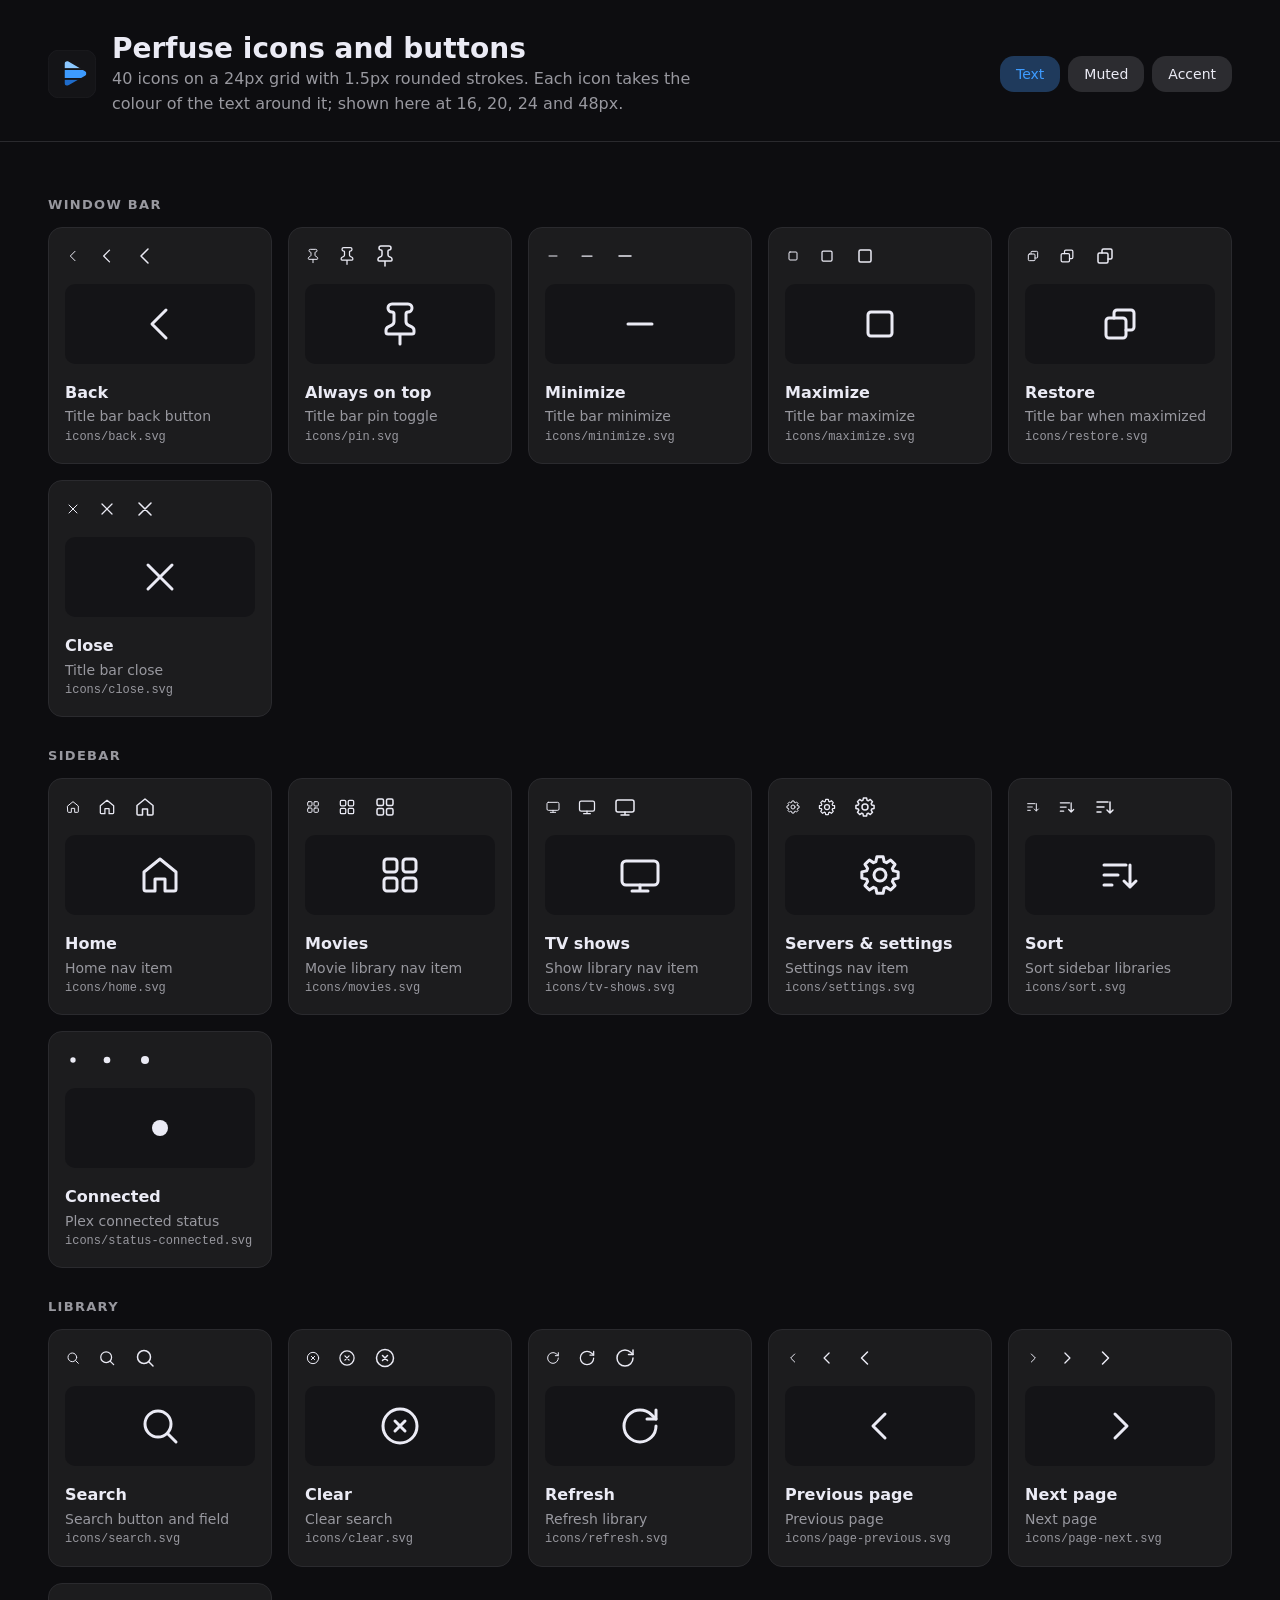
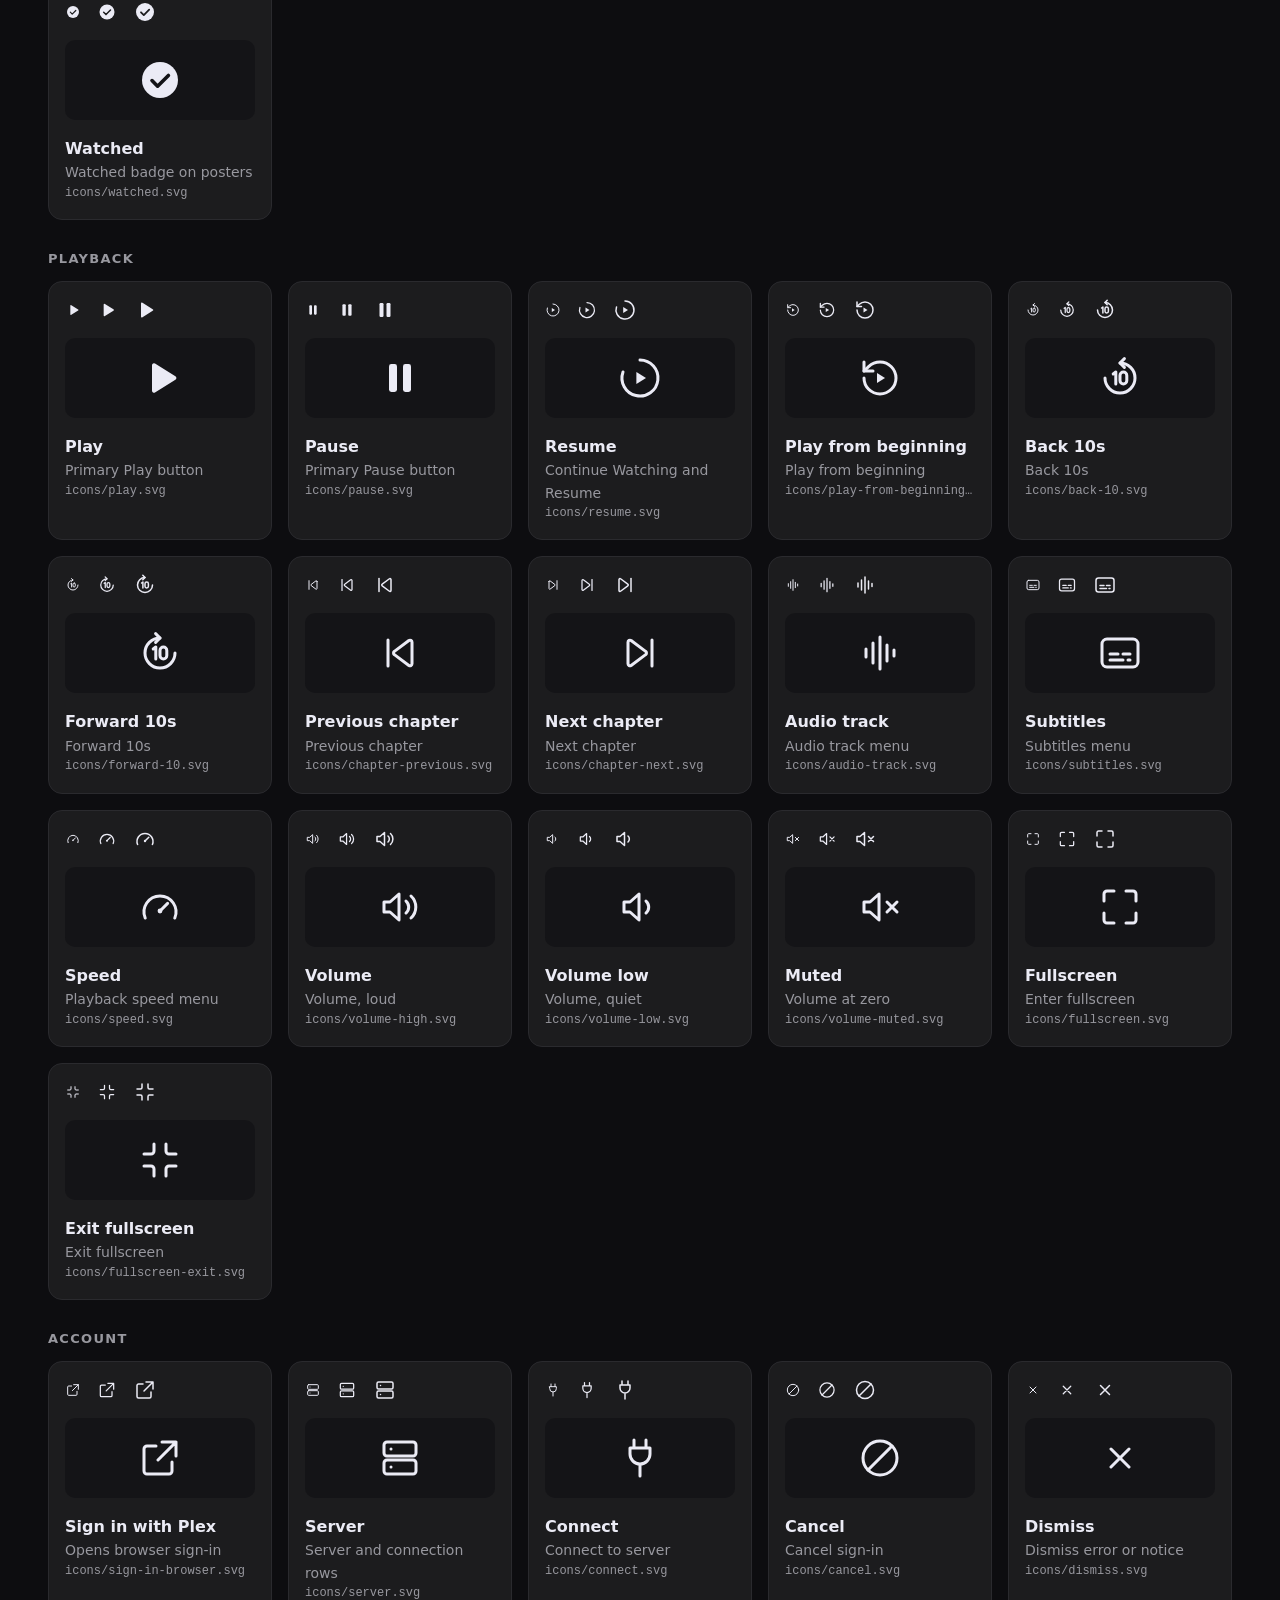
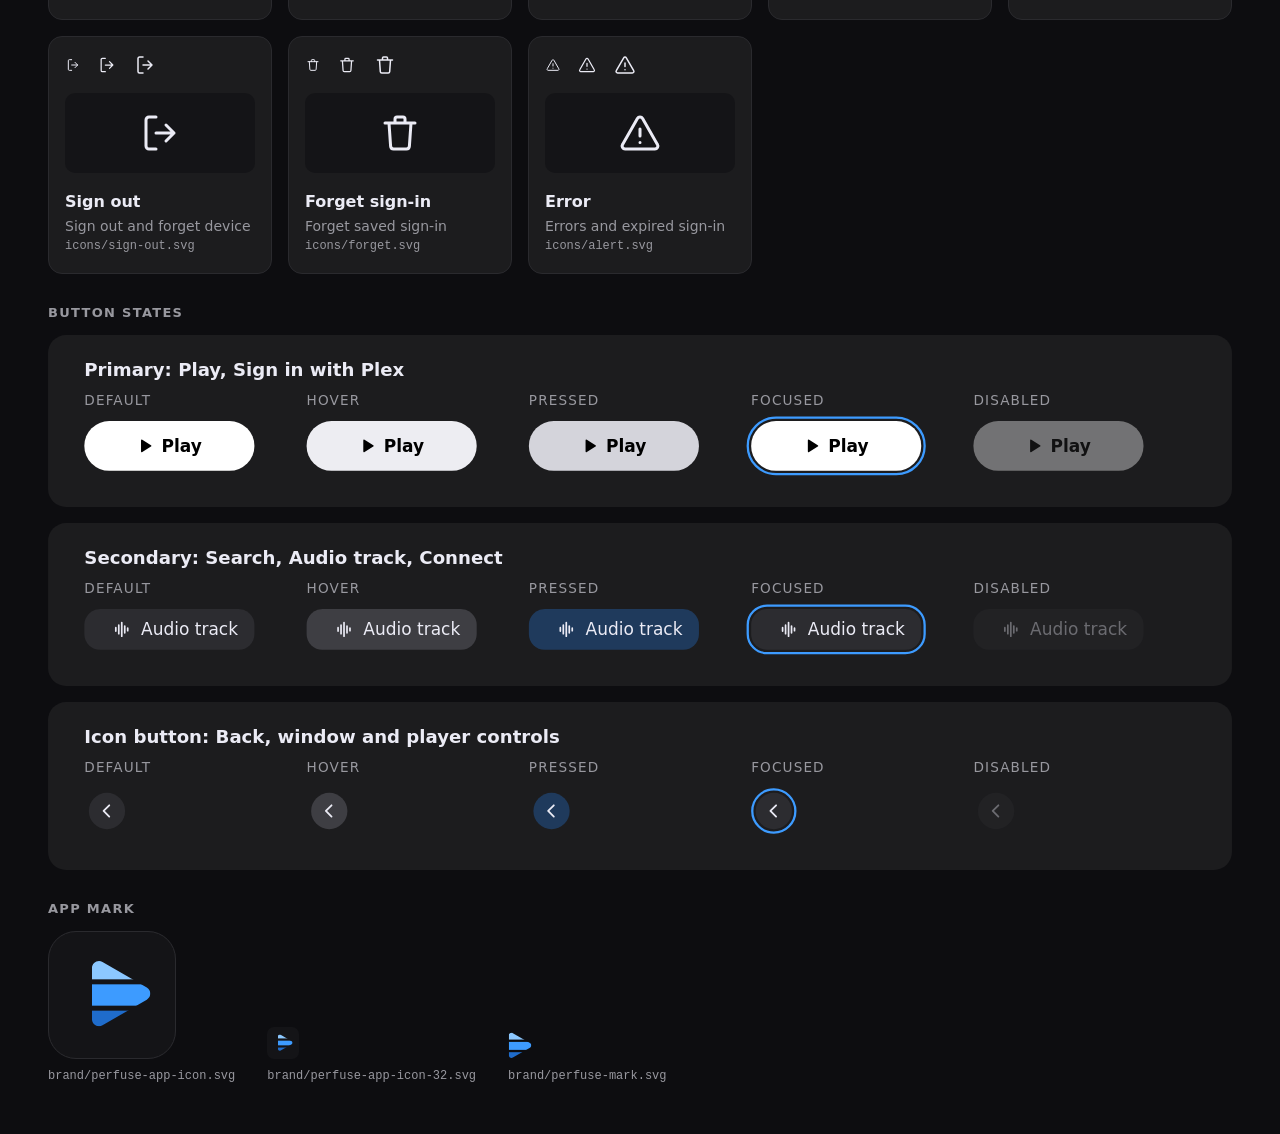
==== commit ac68123c: "Release v0.3.0: window resizing, always-on-top PiP, sidebar sorting, and Home navigation - Add 8-dir" ====
--- a/assets/preview.html
+++ b/assets/preview.html
@@ -67,6 +67,11 @@
         <figcaption><strong>Back</strong><span>Title bar back button</span><code>icons/back.svg</code></figcaption>
       </figure>
       <figure class="card">
+        <div class="sizes"><span class="sz" title="16px"><svg xmlns="http://www.w3.org/2000/svg" width="16" height="16" viewBox="0 0 24 24" fill="none" stroke="currentColor" stroke-width="1.5" stroke-linecap="round" stroke-linejoin="round" aria-hidden="true"><path d="M12 17v5M9 10.76a2 2 0 0 1-1.11 1.79l-1.78.9A2 2 0 0 0 5 15.24V16a1 1 0 0 0 1 1h12a1 1 0 0 0 1-1v-.76a2 2 0 0 0-1.11-1.79l-1.78-.9A2 2 0 0 1 15 10.76V7a1 1 0 0 1 1-1 2 2 0 0 0 0-4H8a2 2 0 0 0 0 4 1 1 0 0 1 1 1z"/></svg></span><span class="sz" title="20px"><svg xmlns="http://www.w3.org/2000/svg" width="20" height="20" viewBox="0 0 24 24" fill="none" stroke="currentColor" stroke-width="1.5" stroke-linecap="round" stroke-linejoin="round" aria-hidden="true"><path d="M12 17v5M9 10.76a2 2 0 0 1-1.11 1.79l-1.78.9A2 2 0 0 0 5 15.24V16a1 1 0 0 0 1 1h12a1 1 0 0 0 1-1v-.76a2 2 0 0 0-1.11-1.79l-1.78-.9A2 2 0 0 1 15 10.76V7a1 1 0 0 1 1-1 2 2 0 0 0 0-4H8a2 2 0 0 0 0 4 1 1 0 0 1 1 1z"/></svg></span><span class="sz" title="24px"><svg xmlns="http://www.w3.org/2000/svg" width="24" height="24" viewBox="0 0 24 24" fill="none" stroke="currentColor" stroke-width="1.5" stroke-linecap="round" stroke-linejoin="round" aria-hidden="true"><path d="M12 17v5M9 10.76a2 2 0 0 1-1.11 1.79l-1.78.9A2 2 0 0 0 5 15.24V16a1 1 0 0 0 1 1h12a1 1 0 0 0 1-1v-.76a2 2 0 0 0-1.11-1.79l-1.78-.9A2 2 0 0 1 15 10.76V7a1 1 0 0 1 1-1 2 2 0 0 0 0-4H8a2 2 0 0 0 0 4 1 1 0 0 1 1 1z"/></svg></span></div>
+        <div class="big"><svg xmlns="http://www.w3.org/2000/svg" width="48" height="48" viewBox="0 0 24 24" fill="none" stroke="currentColor" stroke-width="1.5" stroke-linecap="round" stroke-linejoin="round" aria-hidden="true"><path d="M12 17v5M9 10.76a2 2 0 0 1-1.11 1.79l-1.78.9A2 2 0 0 0 5 15.24V16a1 1 0 0 0 1 1h12a1 1 0 0 0 1-1v-.76a2 2 0 0 0-1.11-1.79l-1.78-.9A2 2 0 0 1 15 10.76V7a1 1 0 0 1 1-1 2 2 0 0 0 0-4H8a2 2 0 0 0 0 4 1 1 0 0 1 1 1z"/></svg></div>
+        <figcaption><strong>Always on top</strong><span>Title bar pin toggle</span><code>icons/pin.svg</code></figcaption>
+      </figure>
+      <figure class="card">
         <div class="sizes"><span class="sz" title="16px"><svg xmlns="http://www.w3.org/2000/svg" width="16" height="16" viewBox="0 0 24 24" fill="none" stroke="currentColor" stroke-width="1.5" stroke-linecap="round" stroke-linejoin="round" aria-hidden="true"><path d="M6 12h12"/></svg></span><span class="sz" title="20px"><svg xmlns="http://www.w3.org/2000/svg" width="20" height="20" viewBox="0 0 24 24" fill="none" stroke="currentColor" stroke-width="1.5" stroke-linecap="round" stroke-linejoin="round" aria-hidden="true"><path d="M6 12h12"/></svg></span><span class="sz" title="24px"><svg xmlns="http://www.w3.org/2000/svg" width="24" height="24" viewBox="0 0 24 24" fill="none" stroke="currentColor" stroke-width="1.5" stroke-linecap="round" stroke-linejoin="round" aria-hidden="true"><path d="M6 12h12"/></svg></span></div>
         <div class="big"><svg xmlns="http://www.w3.org/2000/svg" width="48" height="48" viewBox="0 0 24 24" fill="none" stroke="currentColor" stroke-width="1.5" stroke-linecap="round" stroke-linejoin="round" aria-hidden="true"><path d="M6 12h12"/></svg></div>
         <figcaption><strong>Minimize</strong><span>Title bar minimize</span><code>icons/minimize.svg</code></figcaption>
@@ -108,6 +113,11 @@
         <div class="sizes"><span class="sz" title="16px"><svg xmlns="http://www.w3.org/2000/svg" width="16" height="16" viewBox="0 0 24 24" fill="none" stroke="currentColor" stroke-width="1.5" stroke-linecap="round" stroke-linejoin="round" aria-hidden="true"><path d="M18.69 9.93L21.07 10.44L21.07 13.56L18.69 14.07L18.19 15.27L19.51 17.31L17.31 19.51L15.27 18.19L14.07 18.69L13.56 21.07L10.44 21.07L9.93 18.69L8.73 18.19L6.69 19.51L4.49 17.31L5.81 15.27L5.31 14.07L2.93 13.56L2.93 10.44L5.31 9.93L5.81 8.73L4.49 6.69L6.69 4.49L8.73 5.81L9.93 5.31L10.44 2.93L13.56 2.93L14.07 5.31L15.27 5.81L17.31 4.49L19.51 6.69L18.19 8.73z"/><circle cx="12" cy="12" r="3"/></svg></span><span class="sz" title="20px"><svg xmlns="http://www.w3.org/2000/svg" width="20" height="20" viewBox="0 0 24 24" fill="none" stroke="currentColor" stroke-width="1.5" stroke-linecap="round" stroke-linejoin="round" aria-hidden="true"><path d="M18.69 9.93L21.07 10.44L21.07 13.56L18.69 14.07L18.19 15.27L19.51 17.31L17.31 19.51L15.27 18.19L14.07 18.69L13.56 21.07L10.44 21.07L9.93 18.69L8.73 18.19L6.69 19.51L4.49 17.31L5.81 15.27L5.31 14.07L2.93 13.56L2.93 10.44L5.31 9.93L5.81 8.73L4.49 6.69L6.69 4.49L8.73 5.81L9.93 5.31L10.44 2.93L13.56 2.93L14.07 5.31L15.27 5.81L17.31 4.49L19.51 6.69L18.19 8.73z"/><circle cx="12" cy="12" r="3"/></svg></span><span class="sz" title="24px"><svg xmlns="http://www.w3.org/2000/svg" width="24" height="24" viewBox="0 0 24 24" fill="none" stroke="currentColor" stroke-width="1.5" stroke-linecap="round" stroke-linejoin="round" aria-hidden="true"><path d="M18.69 9.93L21.07 10.44L21.07 13.56L18.69 14.07L18.19 15.27L19.51 17.31L17.31 19.51L15.27 18.19L14.07 18.69L13.56 21.07L10.44 21.07L9.93 18.69L8.73 18.19L6.69 19.51L4.49 17.31L5.81 15.27L5.31 14.07L2.93 13.56L2.93 10.44L5.31 9.93L5.81 8.73L4.49 6.69L6.69 4.49L8.73 5.81L9.93 5.31L10.44 2.93L13.56 2.93L14.07 5.31L15.27 5.81L17.31 4.49L19.51 6.69L18.19 8.73z"/><circle cx="12" cy="12" r="3"/></svg></span></div>
         <div class="big"><svg xmlns="http://www.w3.org/2000/svg" width="48" height="48" viewBox="0 0 24 24" fill="none" stroke="currentColor" stroke-width="1.5" stroke-linecap="round" stroke-linejoin="round" aria-hidden="true"><path d="M18.69 9.93L21.07 10.44L21.07 13.56L18.69 14.07L18.19 15.27L19.51 17.31L17.31 19.51L15.27 18.19L14.07 18.69L13.56 21.07L10.44 21.07L9.93 18.69L8.73 18.19L6.69 19.51L4.49 17.31L5.81 15.27L5.31 14.07L2.93 13.56L2.93 10.44L5.31 9.93L5.81 8.73L4.49 6.69L6.69 4.49L8.73 5.81L9.93 5.31L10.44 2.93L13.56 2.93L14.07 5.31L15.27 5.81L17.31 4.49L19.51 6.69L18.19 8.73z"/><circle cx="12" cy="12" r="3"/></svg></div>
         <figcaption><strong>Servers &amp; settings</strong><span>Settings nav item</span><code>icons/settings.svg</code></figcaption>
+      </figure>
+      <figure class="card">
+        <div class="sizes"><span class="sz" title="16px"><svg xmlns="http://www.w3.org/2000/svg" width="16" height="16" viewBox="0 0 24 24" fill="none" stroke="currentColor" stroke-width="1.5" stroke-linecap="round" stroke-linejoin="round" aria-hidden="true"><path d="M4 7h11M4 12h7M4 17h4M17 7v11M14 15l3 3 3-3"/></svg></span><span class="sz" title="20px"><svg xmlns="http://www.w3.org/2000/svg" width="20" height="20" viewBox="0 0 24 24" fill="none" stroke="currentColor" stroke-width="1.5" stroke-linecap="round" stroke-linejoin="round" aria-hidden="true"><path d="M4 7h11M4 12h7M4 17h4M17 7v11M14 15l3 3 3-3"/></svg></span><span class="sz" title="24px"><svg xmlns="http://www.w3.org/2000/svg" width="24" height="24" viewBox="0 0 24 24" fill="none" stroke="currentColor" stroke-width="1.5" stroke-linecap="round" stroke-linejoin="round" aria-hidden="true"><path d="M4 7h11M4 12h7M4 17h4M17 7v11M14 15l3 3 3-3"/></svg></span></div>
+        <div class="big"><svg xmlns="http://www.w3.org/2000/svg" width="48" height="48" viewBox="0 0 24 24" fill="none" stroke="currentColor" stroke-width="1.5" stroke-linecap="round" stroke-linejoin="round" aria-hidden="true"><path d="M4 7h11M4 12h7M4 17h4M17 7v11M14 15l3 3 3-3"/></svg></div>
+        <figcaption><strong>Sort</strong><span>Sort sidebar libraries</span><code>icons/sort.svg</code></figcaption>
       </figure>
       <figure class="card">
         <div class="sizes"><span class="sz" title="16px"><svg xmlns="http://www.w3.org/2000/svg" width="16" height="16" viewBox="0 0 24 24" fill="none" stroke="currentColor" stroke-width="1.5" stroke-linecap="round" stroke-linejoin="round" aria-hidden="true"><circle cx="12" cy="12" r="4" fill="currentColor" stroke="none"/></svg></span><span class="sz" title="20px"><svg xmlns="http://www.w3.org/2000/svg" width="20" height="20" viewBox="0 0 24 24" fill="none" stroke="currentColor" stroke-width="1.5" stroke-linecap="round" stroke-linejoin="round" aria-hidden="true"><circle cx="12" cy="12" r="4" fill="currentColor" stroke="none"/></svg></span><span class="sz" title="24px"><svg xmlns="http://www.w3.org/2000/svg" width="24" height="24" viewBox="0 0 24 24" fill="none" stroke="currentColor" stroke-width="1.5" stroke-linecap="round" stroke-linejoin="round" aria-hidden="true"><circle cx="12" cy="12" r="4" fill="currentColor" stroke="none"/></svg></span></div>
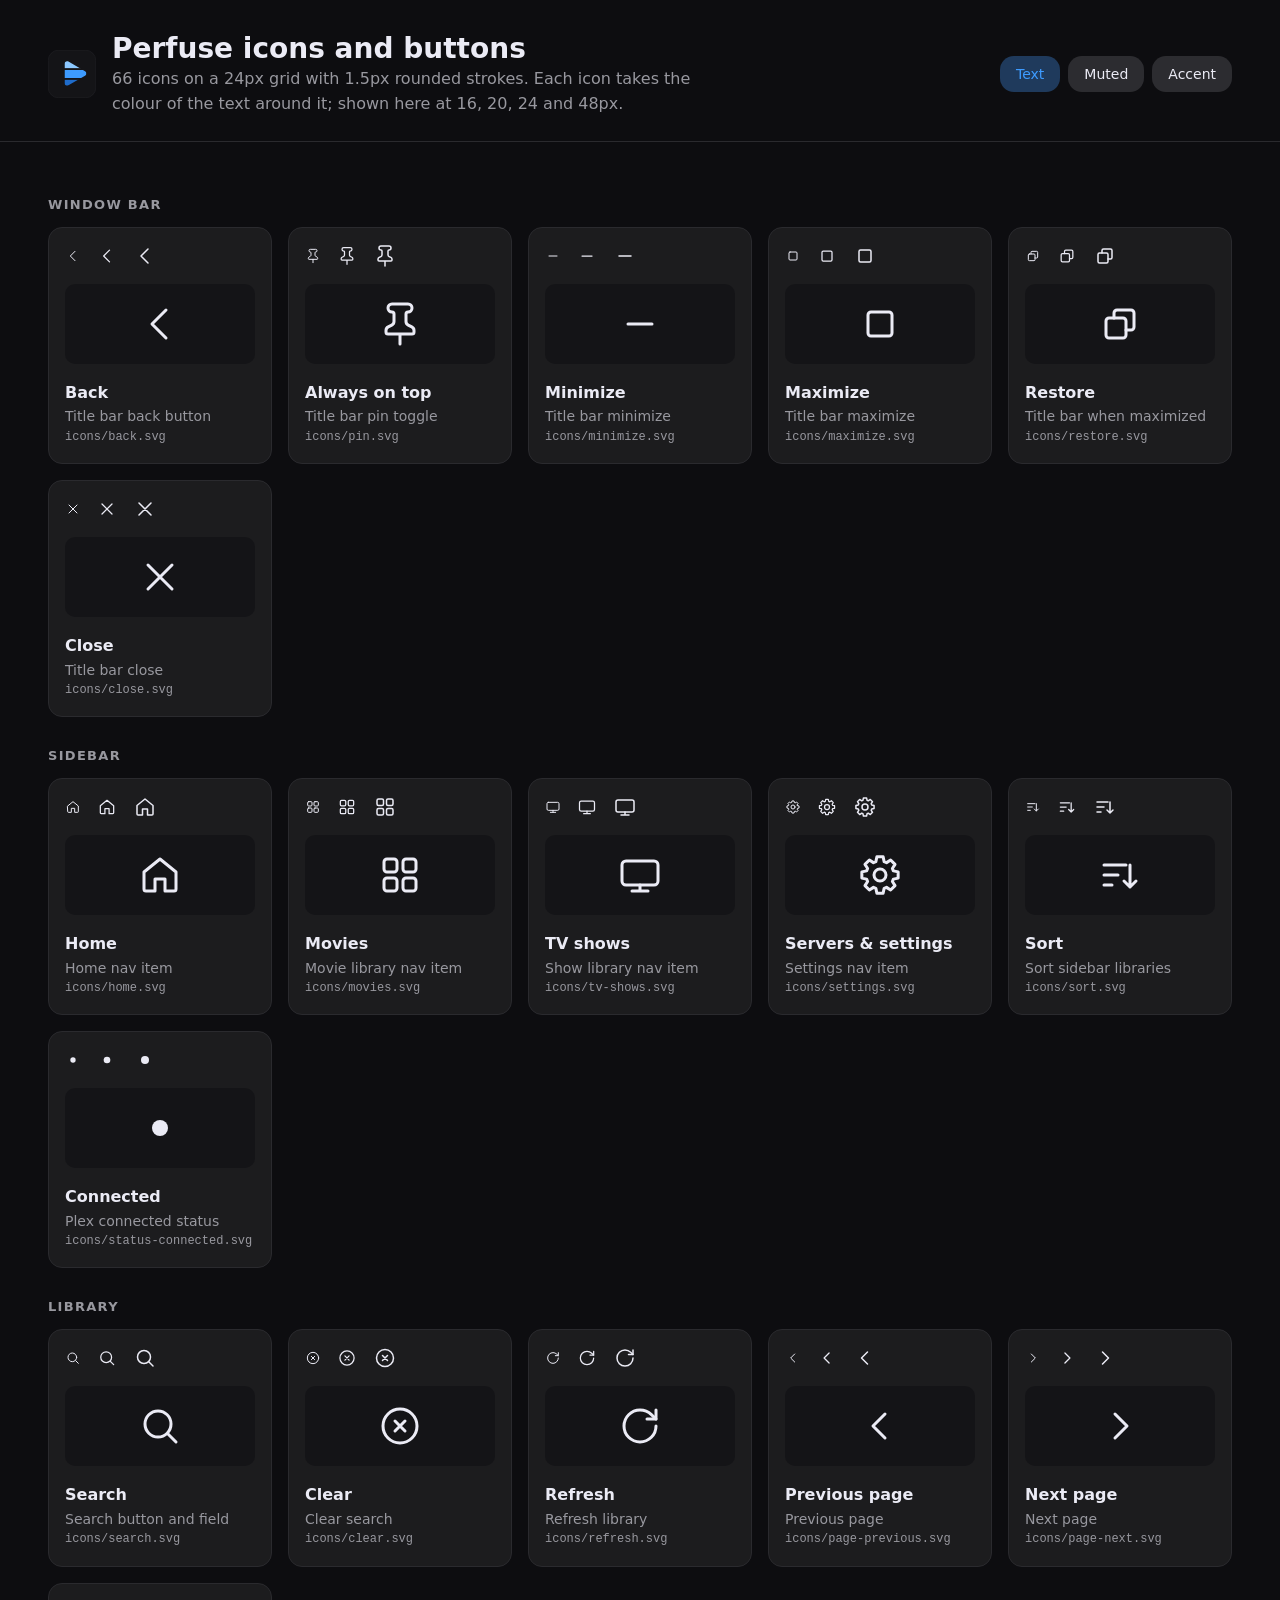
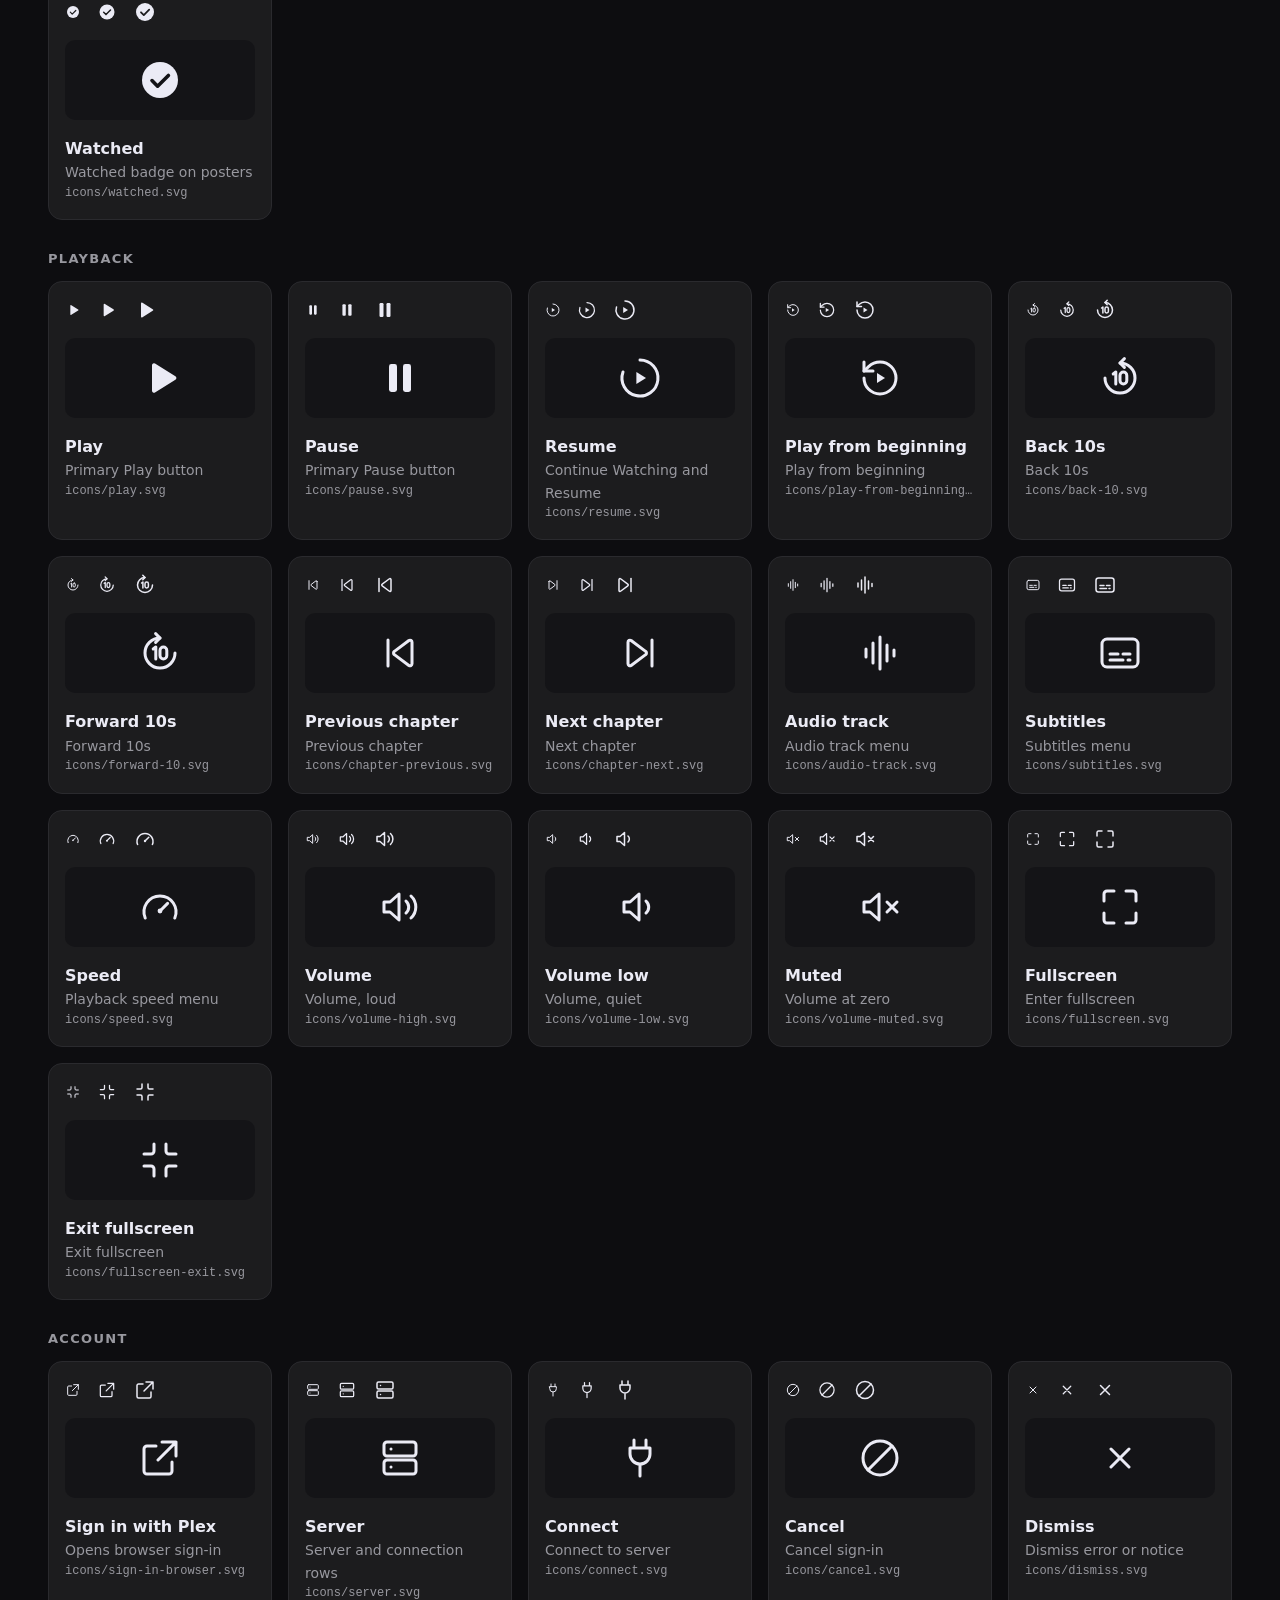
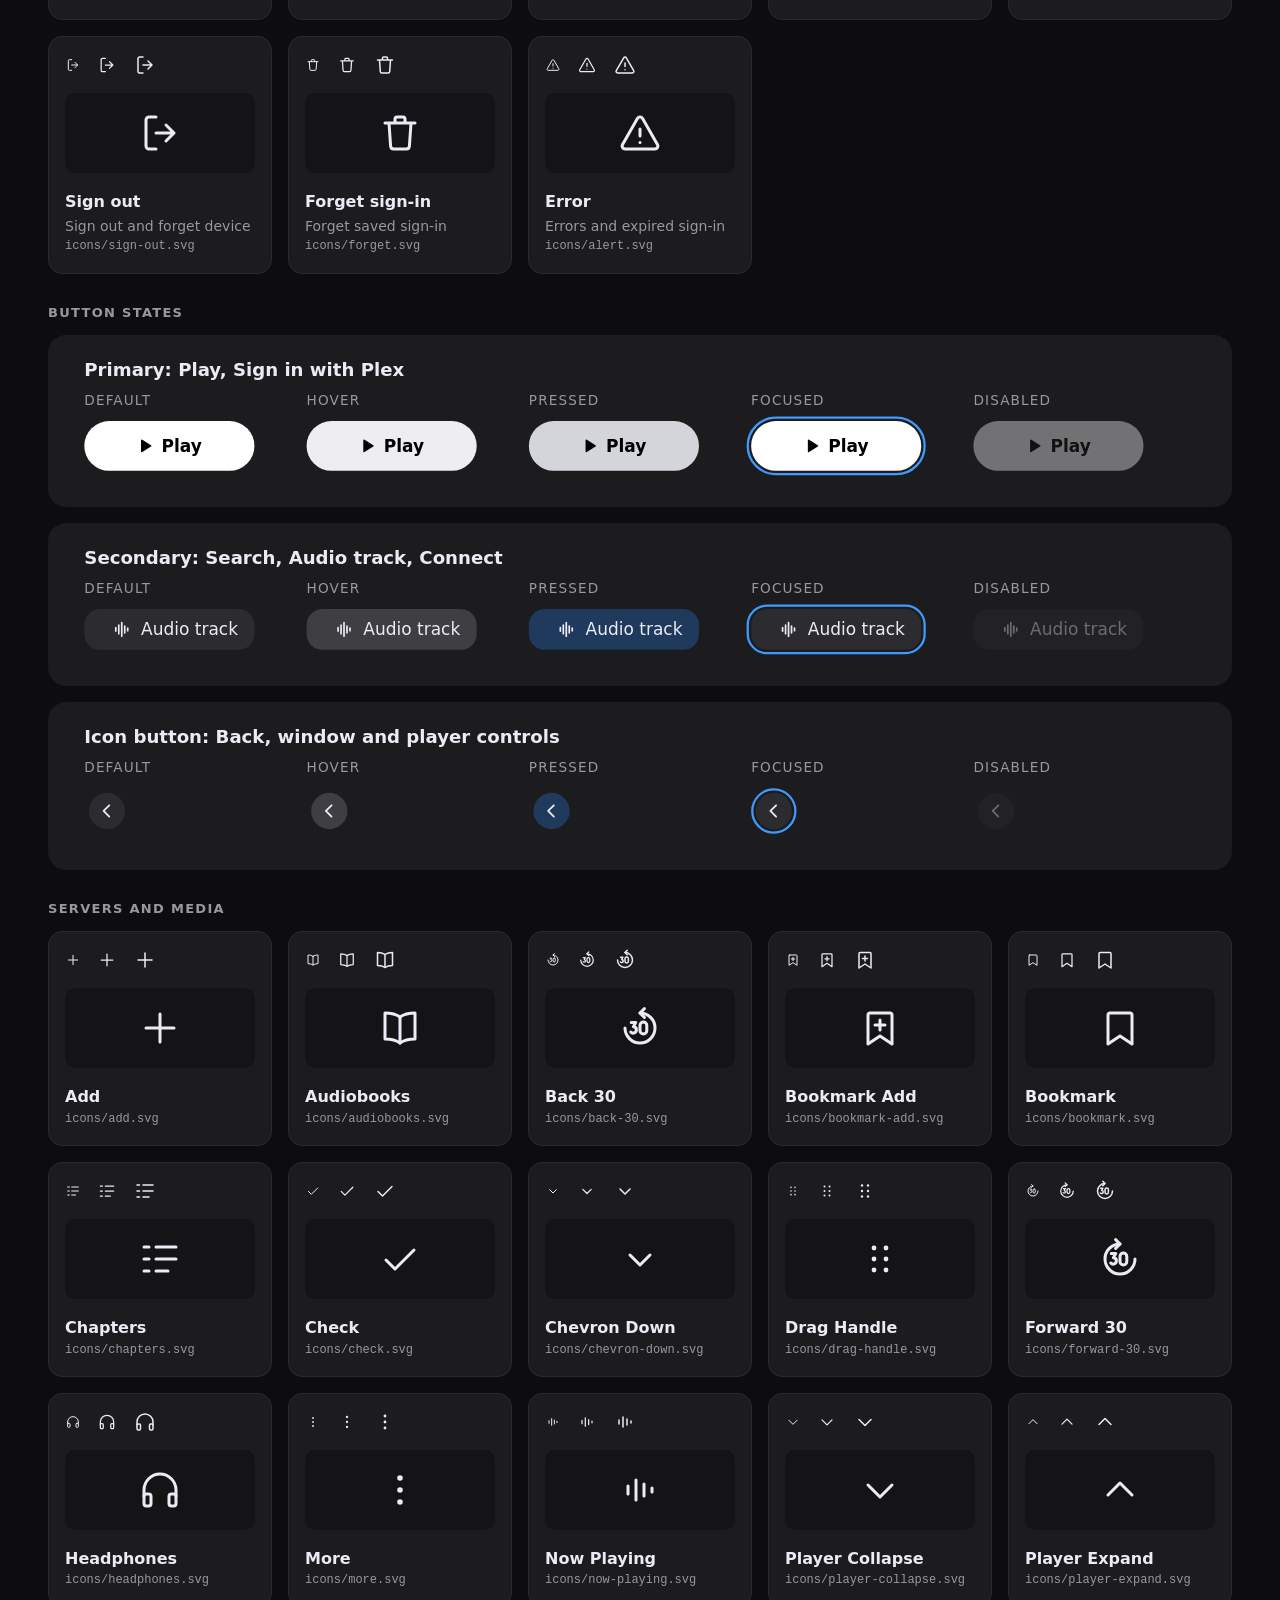
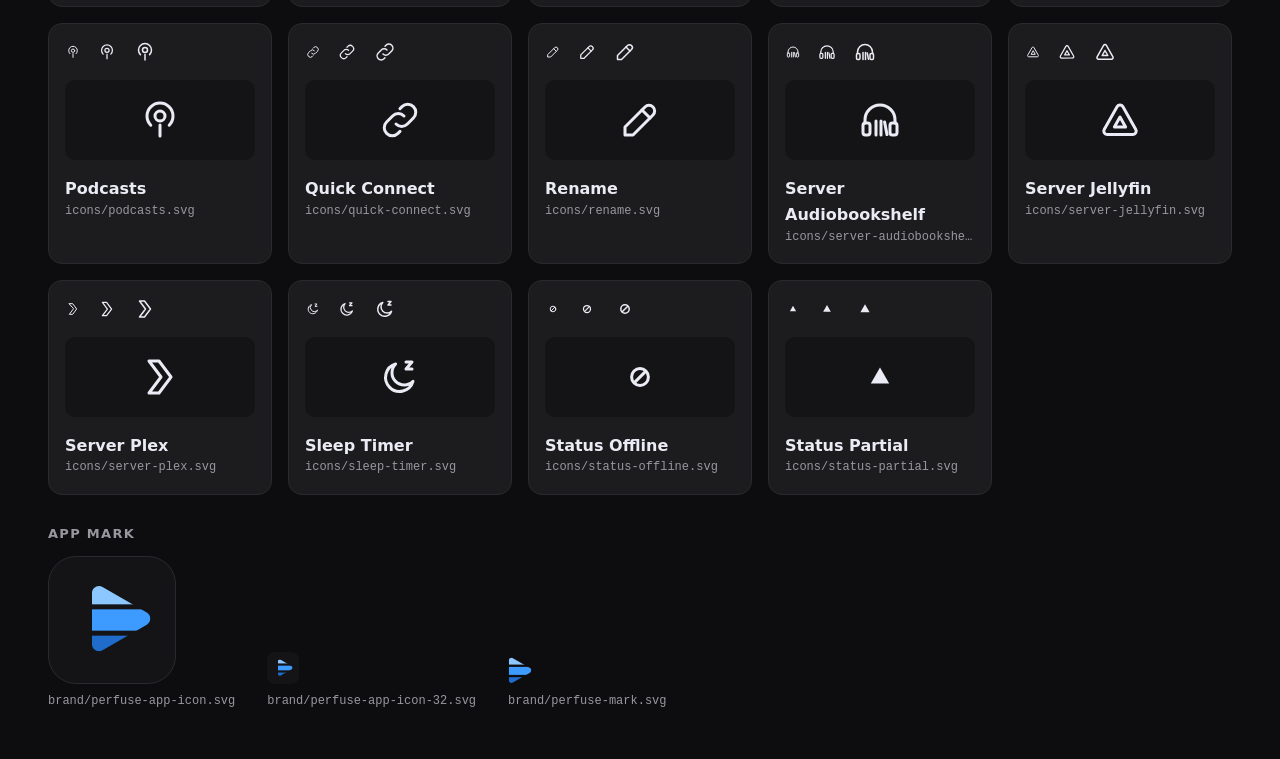
==== commit db3d5f18: "Release v0.5.0 with multi-server Plex navigation and settings" ====
--- a/assets/preview.html
+++ b/assets/preview.html
@@ -50,7 +50,7 @@
   <img src="brand/perfuse-app-icon.svg" alt="Perfuse app icon">
   <div>
     <h1>Perfuse icons and buttons</h1>
-    <p>40 icons on a 24px grid with 1.5px rounded strokes. Each icon takes the colour of the text around it; shown here at 16, 20, 24 and 48px.</p>
+    <p>66 icons on a 24px grid with 1.5px rounded strokes. Each icon takes the colour of the text around it; shown here at 16, 20, 24 and 48px.</p>
   </div>
   <div class="tint" role="group" aria-label="Icon colour">
     <button type="button" data-c="var(--text)" aria-pressed="true">Text</button>
@@ -290,6 +290,33 @@
     <img src="buttons/button-secondary.svg" alt="Secondary button in default, hover, pressed, focused and disabled states">
     <img src="buttons/button-icon.svg" alt="Round icon button in default, hover, pressed, focused and disabled states">
   </div>
+  <h2>Servers and media</h2>
+<div class="grid">
+<figure class="card"><div class="sizes"><svg xmlns="http://www.w3.org/2000/svg" width="16" height="16" viewBox="0 0 24 24" fill="none" stroke="currentColor" stroke-width="1.5" stroke-linecap="round" stroke-linejoin="round" role="img" aria-label="Add server"><title>Add server</title><path d="M12 5v14M5 12h14"/></svg><svg xmlns="http://www.w3.org/2000/svg" width="20" height="20" viewBox="0 0 24 24" fill="none" stroke="currentColor" stroke-width="1.5" stroke-linecap="round" stroke-linejoin="round" role="img" aria-label="Add server"><title>Add server</title><path d="M12 5v14M5 12h14"/></svg><svg xmlns="http://www.w3.org/2000/svg" width="24" height="24" viewBox="0 0 24 24" fill="none" stroke="currentColor" stroke-width="1.5" stroke-linecap="round" stroke-linejoin="round" role="img" aria-label="Add server"><title>Add server</title><path d="M12 5v14M5 12h14"/></svg></div><div class="big"><svg xmlns="http://www.w3.org/2000/svg" width="48" height="48" viewBox="0 0 24 24" fill="none" stroke="currentColor" stroke-width="1.5" stroke-linecap="round" stroke-linejoin="round" role="img" aria-label="Add server"><title>Add server</title><path d="M12 5v14M5 12h14"/></svg></div><figcaption><strong>Add</strong><code>icons/add.svg</code></figcaption></figure>
+<figure class="card"><div class="sizes"><svg xmlns="http://www.w3.org/2000/svg" width="16" height="16" viewBox="0 0 24 24" fill="none" stroke="currentColor" stroke-width="1.5" stroke-linecap="round" stroke-linejoin="round" role="img" aria-label="Audiobooks"><title>Audiobooks</title><path d="M12 6.5C10.2 5.2 7.7 4.5 4.5 4.5v13c3.2 0 5.7.7 7.5 2 1.8-1.3 4.3-2 7.5-2v-13c-3.2 0-5.7.7-7.5 2z"/><path d="M12 6.5v13"/></svg><svg xmlns="http://www.w3.org/2000/svg" width="20" height="20" viewBox="0 0 24 24" fill="none" stroke="currentColor" stroke-width="1.5" stroke-linecap="round" stroke-linejoin="round" role="img" aria-label="Audiobooks"><title>Audiobooks</title><path d="M12 6.5C10.2 5.2 7.7 4.5 4.5 4.5v13c3.2 0 5.7.7 7.5 2 1.8-1.3 4.3-2 7.5-2v-13c-3.2 0-5.7.7-7.5 2z"/><path d="M12 6.5v13"/></svg><svg xmlns="http://www.w3.org/2000/svg" width="24" height="24" viewBox="0 0 24 24" fill="none" stroke="currentColor" stroke-width="1.5" stroke-linecap="round" stroke-linejoin="round" role="img" aria-label="Audiobooks"><title>Audiobooks</title><path d="M12 6.5C10.2 5.2 7.7 4.5 4.5 4.5v13c3.2 0 5.7.7 7.5 2 1.8-1.3 4.3-2 7.5-2v-13c-3.2 0-5.7.7-7.5 2z"/><path d="M12 6.5v13"/></svg></div><div class="big"><svg xmlns="http://www.w3.org/2000/svg" width="48" height="48" viewBox="0 0 24 24" fill="none" stroke="currentColor" stroke-width="1.5" stroke-linecap="round" stroke-linejoin="round" role="img" aria-label="Audiobooks"><title>Audiobooks</title><path d="M12 6.5C10.2 5.2 7.7 4.5 4.5 4.5v13c3.2 0 5.7.7 7.5 2 1.8-1.3 4.3-2 7.5-2v-13c-3.2 0-5.7.7-7.5 2z"/><path d="M12 6.5v13"/></svg></div><figcaption><strong>Audiobooks</strong><code>icons/audiobooks.svg</code></figcaption></figure>
+<figure class="card"><div class="sizes"><svg xmlns="http://www.w3.org/2000/svg" width="16" height="16" viewBox="0 0 24 24" fill="none" stroke="currentColor" stroke-width="1.5" stroke-linecap="round" stroke-linejoin="round" role="img" aria-label="Back 30s"><title>Back 30s</title><path d="M12 4.5a7.5 7.5 0 1 1-7.5 7.5"/><path d="M14.2 2.3L12 4.5l2.2 2.2"/><path d="M7.6 9.2h2.3L8.7 11.4c.9 0 1.5.6 1.5 1.5a1.6 1.6 0 0 1-2.8 1.1"/><rect x="12" y="9" width="3.4" height="6" rx="1.7"/></svg><svg xmlns="http://www.w3.org/2000/svg" width="20" height="20" viewBox="0 0 24 24" fill="none" stroke="currentColor" stroke-width="1.5" stroke-linecap="round" stroke-linejoin="round" role="img" aria-label="Back 30s"><title>Back 30s</title><path d="M12 4.5a7.5 7.5 0 1 1-7.5 7.5"/><path d="M14.2 2.3L12 4.5l2.2 2.2"/><path d="M7.6 9.2h2.3L8.7 11.4c.9 0 1.5.6 1.5 1.5a1.6 1.6 0 0 1-2.8 1.1"/><rect x="12" y="9" width="3.4" height="6" rx="1.7"/></svg><svg xmlns="http://www.w3.org/2000/svg" width="24" height="24" viewBox="0 0 24 24" fill="none" stroke="currentColor" stroke-width="1.5" stroke-linecap="round" stroke-linejoin="round" role="img" aria-label="Back 30s"><title>Back 30s</title><path d="M12 4.5a7.5 7.5 0 1 1-7.5 7.5"/><path d="M14.2 2.3L12 4.5l2.2 2.2"/><path d="M7.6 9.2h2.3L8.7 11.4c.9 0 1.5.6 1.5 1.5a1.6 1.6 0 0 1-2.8 1.1"/><rect x="12" y="9" width="3.4" height="6" rx="1.7"/></svg></div><div class="big"><svg xmlns="http://www.w3.org/2000/svg" width="48" height="48" viewBox="0 0 24 24" fill="none" stroke="currentColor" stroke-width="1.5" stroke-linecap="round" stroke-linejoin="round" role="img" aria-label="Back 30s"><title>Back 30s</title><path d="M12 4.5a7.5 7.5 0 1 1-7.5 7.5"/><path d="M14.2 2.3L12 4.5l2.2 2.2"/><path d="M7.6 9.2h2.3L8.7 11.4c.9 0 1.5.6 1.5 1.5a1.6 1.6 0 0 1-2.8 1.1"/><rect x="12" y="9" width="3.4" height="6" rx="1.7"/></svg></div><figcaption><strong>Back 30</strong><code>icons/back-30.svg</code></figcaption></figure>
+<figure class="card"><div class="sizes"><svg xmlns="http://www.w3.org/2000/svg" width="16" height="16" viewBox="0 0 24 24" fill="none" stroke="currentColor" stroke-width="1.5" stroke-linecap="round" stroke-linejoin="round" role="img" aria-label="Add bookmark"><title>Add bookmark</title><path d="M7 4.5h10a1 1 0 0 1 1 1V20l-6-4-6 4V5.5a1 1 0 0 1 1-1z"/><path d="M12 8v5M9.5 10.5h5"/></svg><svg xmlns="http://www.w3.org/2000/svg" width="20" height="20" viewBox="0 0 24 24" fill="none" stroke="currentColor" stroke-width="1.5" stroke-linecap="round" stroke-linejoin="round" role="img" aria-label="Add bookmark"><title>Add bookmark</title><path d="M7 4.5h10a1 1 0 0 1 1 1V20l-6-4-6 4V5.5a1 1 0 0 1 1-1z"/><path d="M12 8v5M9.5 10.5h5"/></svg><svg xmlns="http://www.w3.org/2000/svg" width="24" height="24" viewBox="0 0 24 24" fill="none" stroke="currentColor" stroke-width="1.5" stroke-linecap="round" stroke-linejoin="round" role="img" aria-label="Add bookmark"><title>Add bookmark</title><path d="M7 4.5h10a1 1 0 0 1 1 1V20l-6-4-6 4V5.5a1 1 0 0 1 1-1z"/><path d="M12 8v5M9.5 10.5h5"/></svg></div><div class="big"><svg xmlns="http://www.w3.org/2000/svg" width="48" height="48" viewBox="0 0 24 24" fill="none" stroke="currentColor" stroke-width="1.5" stroke-linecap="round" stroke-linejoin="round" role="img" aria-label="Add bookmark"><title>Add bookmark</title><path d="M7 4.5h10a1 1 0 0 1 1 1V20l-6-4-6 4V5.5a1 1 0 0 1 1-1z"/><path d="M12 8v5M9.5 10.5h5"/></svg></div><figcaption><strong>Bookmark Add</strong><code>icons/bookmark-add.svg</code></figcaption></figure>
+<figure class="card"><div class="sizes"><svg xmlns="http://www.w3.org/2000/svg" width="16" height="16" viewBox="0 0 24 24" fill="none" stroke="currentColor" stroke-width="1.5" stroke-linecap="round" stroke-linejoin="round" role="img" aria-label="Bookmark"><title>Bookmark</title><path d="M7 4.5h10a1 1 0 0 1 1 1V20l-6-4-6 4V5.5a1 1 0 0 1 1-1z"/></svg><svg xmlns="http://www.w3.org/2000/svg" width="20" height="20" viewBox="0 0 24 24" fill="none" stroke="currentColor" stroke-width="1.5" stroke-linecap="round" stroke-linejoin="round" role="img" aria-label="Bookmark"><title>Bookmark</title><path d="M7 4.5h10a1 1 0 0 1 1 1V20l-6-4-6 4V5.5a1 1 0 0 1 1-1z"/></svg><svg xmlns="http://www.w3.org/2000/svg" width="24" height="24" viewBox="0 0 24 24" fill="none" stroke="currentColor" stroke-width="1.5" stroke-linecap="round" stroke-linejoin="round" role="img" aria-label="Bookmark"><title>Bookmark</title><path d="M7 4.5h10a1 1 0 0 1 1 1V20l-6-4-6 4V5.5a1 1 0 0 1 1-1z"/></svg></div><div class="big"><svg xmlns="http://www.w3.org/2000/svg" width="48" height="48" viewBox="0 0 24 24" fill="none" stroke="currentColor" stroke-width="1.5" stroke-linecap="round" stroke-linejoin="round" role="img" aria-label="Bookmark"><title>Bookmark</title><path d="M7 4.5h10a1 1 0 0 1 1 1V20l-6-4-6 4V5.5a1 1 0 0 1 1-1z"/></svg></div><figcaption><strong>Bookmark</strong><code>icons/bookmark.svg</code></figcaption></figure>
+<figure class="card"><div class="sizes"><svg xmlns="http://www.w3.org/2000/svg" width="16" height="16" viewBox="0 0 24 24" fill="none" stroke="currentColor" stroke-width="1.5" stroke-linecap="round" stroke-linejoin="round" role="img" aria-label="Chapters"><title>Chapters</title><path d="M4 6h2.5M4 12h2.5M4 18h2.5M10 6h10M10 12h10M10 18h6"/></svg><svg xmlns="http://www.w3.org/2000/svg" width="20" height="20" viewBox="0 0 24 24" fill="none" stroke="currentColor" stroke-width="1.5" stroke-linecap="round" stroke-linejoin="round" role="img" aria-label="Chapters"><title>Chapters</title><path d="M4 6h2.5M4 12h2.5M4 18h2.5M10 6h10M10 12h10M10 18h6"/></svg><svg xmlns="http://www.w3.org/2000/svg" width="24" height="24" viewBox="0 0 24 24" fill="none" stroke="currentColor" stroke-width="1.5" stroke-linecap="round" stroke-linejoin="round" role="img" aria-label="Chapters"><title>Chapters</title><path d="M4 6h2.5M4 12h2.5M4 18h2.5M10 6h10M10 12h10M10 18h6"/></svg></div><div class="big"><svg xmlns="http://www.w3.org/2000/svg" width="48" height="48" viewBox="0 0 24 24" fill="none" stroke="currentColor" stroke-width="1.5" stroke-linecap="round" stroke-linejoin="round" role="img" aria-label="Chapters"><title>Chapters</title><path d="M4 6h2.5M4 12h2.5M4 18h2.5M10 6h10M10 12h10M10 18h6"/></svg></div><figcaption><strong>Chapters</strong><code>icons/chapters.svg</code></figcaption></figure>
+<figure class="card"><div class="sizes"><svg xmlns="http://www.w3.org/2000/svg" width="16" height="16" viewBox="0 0 24 24" fill="none" stroke="currentColor" stroke-width="1.5" stroke-linecap="round" stroke-linejoin="round" role="img" aria-label="Done"><title>Done</title><path d="M5 12.5l4.5 4.5L19 7.5"/></svg><svg xmlns="http://www.w3.org/2000/svg" width="20" height="20" viewBox="0 0 24 24" fill="none" stroke="currentColor" stroke-width="1.5" stroke-linecap="round" stroke-linejoin="round" role="img" aria-label="Done"><title>Done</title><path d="M5 12.5l4.5 4.5L19 7.5"/></svg><svg xmlns="http://www.w3.org/2000/svg" width="24" height="24" viewBox="0 0 24 24" fill="none" stroke="currentColor" stroke-width="1.5" stroke-linecap="round" stroke-linejoin="round" role="img" aria-label="Done"><title>Done</title><path d="M5 12.5l4.5 4.5L19 7.5"/></svg></div><div class="big"><svg xmlns="http://www.w3.org/2000/svg" width="48" height="48" viewBox="0 0 24 24" fill="none" stroke="currentColor" stroke-width="1.5" stroke-linecap="round" stroke-linejoin="round" role="img" aria-label="Done"><title>Done</title><path d="M5 12.5l4.5 4.5L19 7.5"/></svg></div><figcaption><strong>Check</strong><code>icons/check.svg</code></figcaption></figure>
+<figure class="card"><div class="sizes"><svg xmlns="http://www.w3.org/2000/svg" width="16" height="16" viewBox="0 0 24 24" fill="none" stroke="currentColor" stroke-width="1.5" stroke-linecap="round" stroke-linejoin="round" role="img" aria-label="Expand"><title>Expand</title><path d="M7 10l5 5 5-5"/></svg><svg xmlns="http://www.w3.org/2000/svg" width="20" height="20" viewBox="0 0 24 24" fill="none" stroke="currentColor" stroke-width="1.5" stroke-linecap="round" stroke-linejoin="round" role="img" aria-label="Expand"><title>Expand</title><path d="M7 10l5 5 5-5"/></svg><svg xmlns="http://www.w3.org/2000/svg" width="24" height="24" viewBox="0 0 24 24" fill="none" stroke="currentColor" stroke-width="1.5" stroke-linecap="round" stroke-linejoin="round" role="img" aria-label="Expand"><title>Expand</title><path d="M7 10l5 5 5-5"/></svg></div><div class="big"><svg xmlns="http://www.w3.org/2000/svg" width="48" height="48" viewBox="0 0 24 24" fill="none" stroke="currentColor" stroke-width="1.5" stroke-linecap="round" stroke-linejoin="round" role="img" aria-label="Expand"><title>Expand</title><path d="M7 10l5 5 5-5"/></svg></div><figcaption><strong>Chevron Down</strong><code>icons/chevron-down.svg</code></figcaption></figure>
+<figure class="card"><div class="sizes"><svg xmlns="http://www.w3.org/2000/svg" width="16" height="16" viewBox="0 0 24 24" fill="none" stroke="currentColor" stroke-width="1.5" stroke-linecap="round" stroke-linejoin="round" role="img" aria-label="Reorder"><title>Reorder</title><circle cx="9" cy="6.5" r="1.2" fill="currentColor" stroke="none"/><circle cx="15" cy="6.5" r="1.2" fill="currentColor" stroke="none"/><circle cx="9" cy="12" r="1.2" fill="currentColor" stroke="none"/><circle cx="15" cy="12" r="1.2" fill="currentColor" stroke="none"/><circle cx="9" cy="17.5" r="1.2" fill="currentColor" stroke="none"/><circle cx="15" cy="17.5" r="1.2" fill="currentColor" stroke="none"/></svg><svg xmlns="http://www.w3.org/2000/svg" width="20" height="20" viewBox="0 0 24 24" fill="none" stroke="currentColor" stroke-width="1.5" stroke-linecap="round" stroke-linejoin="round" role="img" aria-label="Reorder"><title>Reorder</title><circle cx="9" cy="6.5" r="1.2" fill="currentColor" stroke="none"/><circle cx="15" cy="6.5" r="1.2" fill="currentColor" stroke="none"/><circle cx="9" cy="12" r="1.2" fill="currentColor" stroke="none"/><circle cx="15" cy="12" r="1.2" fill="currentColor" stroke="none"/><circle cx="9" cy="17.5" r="1.2" fill="currentColor" stroke="none"/><circle cx="15" cy="17.5" r="1.2" fill="currentColor" stroke="none"/></svg><svg xmlns="http://www.w3.org/2000/svg" width="24" height="24" viewBox="0 0 24 24" fill="none" stroke="currentColor" stroke-width="1.5" stroke-linecap="round" stroke-linejoin="round" role="img" aria-label="Reorder"><title>Reorder</title><circle cx="9" cy="6.5" r="1.2" fill="currentColor" stroke="none"/><circle cx="15" cy="6.5" r="1.2" fill="currentColor" stroke="none"/><circle cx="9" cy="12" r="1.2" fill="currentColor" stroke="none"/><circle cx="15" cy="12" r="1.2" fill="currentColor" stroke="none"/><circle cx="9" cy="17.5" r="1.2" fill="currentColor" stroke="none"/><circle cx="15" cy="17.5" r="1.2" fill="currentColor" stroke="none"/></svg></div><div class="big"><svg xmlns="http://www.w3.org/2000/svg" width="48" height="48" viewBox="0 0 24 24" fill="none" stroke="currentColor" stroke-width="1.5" stroke-linecap="round" stroke-linejoin="round" role="img" aria-label="Reorder"><title>Reorder</title><circle cx="9" cy="6.5" r="1.2" fill="currentColor" stroke="none"/><circle cx="15" cy="6.5" r="1.2" fill="currentColor" stroke="none"/><circle cx="9" cy="12" r="1.2" fill="currentColor" stroke="none"/><circle cx="15" cy="12" r="1.2" fill="currentColor" stroke="none"/><circle cx="9" cy="17.5" r="1.2" fill="currentColor" stroke="none"/><circle cx="15" cy="17.5" r="1.2" fill="currentColor" stroke="none"/></svg></div><figcaption><strong>Drag Handle</strong><code>icons/drag-handle.svg</code></figcaption></figure>
+<figure class="card"><div class="sizes"><svg xmlns="http://www.w3.org/2000/svg" width="16" height="16" viewBox="0 0 24 24" fill="none" stroke="currentColor" stroke-width="1.5" stroke-linecap="round" stroke-linejoin="round" role="img" aria-label="Forward 30s"><title>Forward 30s</title><path d="M12 4.5a7.5 7.5 0 1 0 7.5 7.5"/><path d="M9.8 2.3L12 4.5 9.8 6.7"/><path d="M7.6 9.2h2.3L8.7 11.4c.9 0 1.5.6 1.5 1.5a1.6 1.6 0 0 1-2.8 1.1"/><rect x="12" y="9" width="3.4" height="6" rx="1.7"/></svg><svg xmlns="http://www.w3.org/2000/svg" width="20" height="20" viewBox="0 0 24 24" fill="none" stroke="currentColor" stroke-width="1.5" stroke-linecap="round" stroke-linejoin="round" role="img" aria-label="Forward 30s"><title>Forward 30s</title><path d="M12 4.5a7.5 7.5 0 1 0 7.5 7.5"/><path d="M9.8 2.3L12 4.5 9.8 6.7"/><path d="M7.6 9.2h2.3L8.7 11.4c.9 0 1.5.6 1.5 1.5a1.6 1.6 0 0 1-2.8 1.1"/><rect x="12" y="9" width="3.4" height="6" rx="1.7"/></svg><svg xmlns="http://www.w3.org/2000/svg" width="24" height="24" viewBox="0 0 24 24" fill="none" stroke="currentColor" stroke-width="1.5" stroke-linecap="round" stroke-linejoin="round" role="img" aria-label="Forward 30s"><title>Forward 30s</title><path d="M12 4.5a7.5 7.5 0 1 0 7.5 7.5"/><path d="M9.8 2.3L12 4.5 9.8 6.7"/><path d="M7.6 9.2h2.3L8.7 11.4c.9 0 1.5.6 1.5 1.5a1.6 1.6 0 0 1-2.8 1.1"/><rect x="12" y="9" width="3.4" height="6" rx="1.7"/></svg></div><div class="big"><svg xmlns="http://www.w3.org/2000/svg" width="48" height="48" viewBox="0 0 24 24" fill="none" stroke="currentColor" stroke-width="1.5" stroke-linecap="round" stroke-linejoin="round" role="img" aria-label="Forward 30s"><title>Forward 30s</title><path d="M12 4.5a7.5 7.5 0 1 0 7.5 7.5"/><path d="M9.8 2.3L12 4.5 9.8 6.7"/><path d="M7.6 9.2h2.3L8.7 11.4c.9 0 1.5.6 1.5 1.5a1.6 1.6 0 0 1-2.8 1.1"/><rect x="12" y="9" width="3.4" height="6" rx="1.7"/></svg></div><figcaption><strong>Forward 30</strong><code>icons/forward-30.svg</code></figcaption></figure>
+<figure class="card"><div class="sizes"><svg xmlns="http://www.w3.org/2000/svg" width="16" height="16" viewBox="0 0 24 24" fill="none" stroke="currentColor" stroke-width="1.5" stroke-linecap="round" stroke-linejoin="round" role="img" aria-label="Listening"><title>Listening</title><path d="M4 15v-3a8 8 0 0 1 16 0v3"/><rect x="4" y="14" width="3.5" height="6" rx="1.2"/><rect x="16.5" y="14" width="3.5" height="6" rx="1.2"/></svg><svg xmlns="http://www.w3.org/2000/svg" width="20" height="20" viewBox="0 0 24 24" fill="none" stroke="currentColor" stroke-width="1.5" stroke-linecap="round" stroke-linejoin="round" role="img" aria-label="Listening"><title>Listening</title><path d="M4 15v-3a8 8 0 0 1 16 0v3"/><rect x="4" y="14" width="3.5" height="6" rx="1.2"/><rect x="16.5" y="14" width="3.5" height="6" rx="1.2"/></svg><svg xmlns="http://www.w3.org/2000/svg" width="24" height="24" viewBox="0 0 24 24" fill="none" stroke="currentColor" stroke-width="1.5" stroke-linecap="round" stroke-linejoin="round" role="img" aria-label="Listening"><title>Listening</title><path d="M4 15v-3a8 8 0 0 1 16 0v3"/><rect x="4" y="14" width="3.5" height="6" rx="1.2"/><rect x="16.5" y="14" width="3.5" height="6" rx="1.2"/></svg></div><div class="big"><svg xmlns="http://www.w3.org/2000/svg" width="48" height="48" viewBox="0 0 24 24" fill="none" stroke="currentColor" stroke-width="1.5" stroke-linecap="round" stroke-linejoin="round" role="img" aria-label="Listening"><title>Listening</title><path d="M4 15v-3a8 8 0 0 1 16 0v3"/><rect x="4" y="14" width="3.5" height="6" rx="1.2"/><rect x="16.5" y="14" width="3.5" height="6" rx="1.2"/></svg></div><figcaption><strong>Headphones</strong><code>icons/headphones.svg</code></figcaption></figure>
+<figure class="card"><div class="sizes"><svg xmlns="http://www.w3.org/2000/svg" width="16" height="16" viewBox="0 0 24 24" fill="none" stroke="currentColor" stroke-width="1.5" stroke-linecap="round" stroke-linejoin="round" role="img" aria-label="More actions"><title>More actions</title><circle cx="12" cy="6" r="1.4" fill="currentColor" stroke="none"/><circle cx="12" cy="12" r="1.4" fill="currentColor" stroke="none"/><circle cx="12" cy="18" r="1.4" fill="currentColor" stroke="none"/></svg><svg xmlns="http://www.w3.org/2000/svg" width="20" height="20" viewBox="0 0 24 24" fill="none" stroke="currentColor" stroke-width="1.5" stroke-linecap="round" stroke-linejoin="round" role="img" aria-label="More actions"><title>More actions</title><circle cx="12" cy="6" r="1.4" fill="currentColor" stroke="none"/><circle cx="12" cy="12" r="1.4" fill="currentColor" stroke="none"/><circle cx="12" cy="18" r="1.4" fill="currentColor" stroke="none"/></svg><svg xmlns="http://www.w3.org/2000/svg" width="24" height="24" viewBox="0 0 24 24" fill="none" stroke="currentColor" stroke-width="1.5" stroke-linecap="round" stroke-linejoin="round" role="img" aria-label="More actions"><title>More actions</title><circle cx="12" cy="6" r="1.4" fill="currentColor" stroke="none"/><circle cx="12" cy="12" r="1.4" fill="currentColor" stroke="none"/><circle cx="12" cy="18" r="1.4" fill="currentColor" stroke="none"/></svg></div><div class="big"><svg xmlns="http://www.w3.org/2000/svg" width="48" height="48" viewBox="0 0 24 24" fill="none" stroke="currentColor" stroke-width="1.5" stroke-linecap="round" stroke-linejoin="round" role="img" aria-label="More actions"><title>More actions</title><circle cx="12" cy="6" r="1.4" fill="currentColor" stroke="none"/><circle cx="12" cy="12" r="1.4" fill="currentColor" stroke="none"/><circle cx="12" cy="18" r="1.4" fill="currentColor" stroke="none"/></svg></div><figcaption><strong>More</strong><code>icons/more.svg</code></figcaption></figure>
+<figure class="card"><div class="sizes"><svg xmlns="http://www.w3.org/2000/svg" width="16" height="16" viewBox="0 0 24 24" fill="none" stroke="currentColor" stroke-width="1.5" stroke-linecap="round" stroke-linejoin="round" role="img" aria-label="Now playing"><title>Now playing</title><path d="M6 10v4M10 7v10M14 9v6M18 11v2"/></svg><svg xmlns="http://www.w3.org/2000/svg" width="20" height="20" viewBox="0 0 24 24" fill="none" stroke="currentColor" stroke-width="1.5" stroke-linecap="round" stroke-linejoin="round" role="img" aria-label="Now playing"><title>Now playing</title><path d="M6 10v4M10 7v10M14 9v6M18 11v2"/></svg><svg xmlns="http://www.w3.org/2000/svg" width="24" height="24" viewBox="0 0 24 24" fill="none" stroke="currentColor" stroke-width="1.5" stroke-linecap="round" stroke-linejoin="round" role="img" aria-label="Now playing"><title>Now playing</title><path d="M6 10v4M10 7v10M14 9v6M18 11v2"/></svg></div><div class="big"><svg xmlns="http://www.w3.org/2000/svg" width="48" height="48" viewBox="0 0 24 24" fill="none" stroke="currentColor" stroke-width="1.5" stroke-linecap="round" stroke-linejoin="round" role="img" aria-label="Now playing"><title>Now playing</title><path d="M6 10v4M10 7v10M14 9v6M18 11v2"/></svg></div><figcaption><strong>Now Playing</strong><code>icons/now-playing.svg</code></figcaption></figure>
+<figure class="card"><div class="sizes"><svg xmlns="http://www.w3.org/2000/svg" width="16" height="16" viewBox="0 0 24 24" fill="none" stroke="currentColor" stroke-width="1.5" stroke-linecap="round" stroke-linejoin="round" role="img" aria-label="Minimise player"><title>Minimise player</title><path d="M6 9.5l6 6 6-6"/></svg><svg xmlns="http://www.w3.org/2000/svg" width="20" height="20" viewBox="0 0 24 24" fill="none" stroke="currentColor" stroke-width="1.5" stroke-linecap="round" stroke-linejoin="round" role="img" aria-label="Minimise player"><title>Minimise player</title><path d="M6 9.5l6 6 6-6"/></svg><svg xmlns="http://www.w3.org/2000/svg" width="24" height="24" viewBox="0 0 24 24" fill="none" stroke="currentColor" stroke-width="1.5" stroke-linecap="round" stroke-linejoin="round" role="img" aria-label="Minimise player"><title>Minimise player</title><path d="M6 9.5l6 6 6-6"/></svg></div><div class="big"><svg xmlns="http://www.w3.org/2000/svg" width="48" height="48" viewBox="0 0 24 24" fill="none" stroke="currentColor" stroke-width="1.5" stroke-linecap="round" stroke-linejoin="round" role="img" aria-label="Minimise player"><title>Minimise player</title><path d="M6 9.5l6 6 6-6"/></svg></div><figcaption><strong>Player Collapse</strong><code>icons/player-collapse.svg</code></figcaption></figure>
+<figure class="card"><div class="sizes"><svg xmlns="http://www.w3.org/2000/svg" width="16" height="16" viewBox="0 0 24 24" fill="none" stroke="currentColor" stroke-width="1.5" stroke-linecap="round" stroke-linejoin="round" role="img" aria-label="Open player"><title>Open player</title><path d="M6 14.5l6-6 6 6"/></svg><svg xmlns="http://www.w3.org/2000/svg" width="20" height="20" viewBox="0 0 24 24" fill="none" stroke="currentColor" stroke-width="1.5" stroke-linecap="round" stroke-linejoin="round" role="img" aria-label="Open player"><title>Open player</title><path d="M6 14.5l6-6 6 6"/></svg><svg xmlns="http://www.w3.org/2000/svg" width="24" height="24" viewBox="0 0 24 24" fill="none" stroke="currentColor" stroke-width="1.5" stroke-linecap="round" stroke-linejoin="round" role="img" aria-label="Open player"><title>Open player</title><path d="M6 14.5l6-6 6 6"/></svg></div><div class="big"><svg xmlns="http://www.w3.org/2000/svg" width="48" height="48" viewBox="0 0 24 24" fill="none" stroke="currentColor" stroke-width="1.5" stroke-linecap="round" stroke-linejoin="round" role="img" aria-label="Open player"><title>Open player</title><path d="M6 14.5l6-6 6 6"/></svg></div><figcaption><strong>Player Expand</strong><code>icons/player-expand.svg</code></figcaption></figure>
+<figure class="card"><div class="sizes"><svg xmlns="http://www.w3.org/2000/svg" width="16" height="16" viewBox="0 0 24 24" fill="none" stroke="currentColor" stroke-width="1.5" stroke-linecap="round" stroke-linejoin="round" role="img" aria-label="Podcasts"><title>Podcasts</title><circle cx="12" cy="10" r="2.5"/><path d="M12 14.5v5.5"/><path d="M7.4 14.6a6.5 6.5 0 1 1 9.2 0"/></svg><svg xmlns="http://www.w3.org/2000/svg" width="20" height="20" viewBox="0 0 24 24" fill="none" stroke="currentColor" stroke-width="1.5" stroke-linecap="round" stroke-linejoin="round" role="img" aria-label="Podcasts"><title>Podcasts</title><circle cx="12" cy="10" r="2.5"/><path d="M12 14.5v5.5"/><path d="M7.4 14.6a6.5 6.5 0 1 1 9.2 0"/></svg><svg xmlns="http://www.w3.org/2000/svg" width="24" height="24" viewBox="0 0 24 24" fill="none" stroke="currentColor" stroke-width="1.5" stroke-linecap="round" stroke-linejoin="round" role="img" aria-label="Podcasts"><title>Podcasts</title><circle cx="12" cy="10" r="2.5"/><path d="M12 14.5v5.5"/><path d="M7.4 14.6a6.5 6.5 0 1 1 9.2 0"/></svg></div><div class="big"><svg xmlns="http://www.w3.org/2000/svg" width="48" height="48" viewBox="0 0 24 24" fill="none" stroke="currentColor" stroke-width="1.5" stroke-linecap="round" stroke-linejoin="round" role="img" aria-label="Podcasts"><title>Podcasts</title><circle cx="12" cy="10" r="2.5"/><path d="M12 14.5v5.5"/><path d="M7.4 14.6a6.5 6.5 0 1 1 9.2 0"/></svg></div><figcaption><strong>Podcasts</strong><code>icons/podcasts.svg</code></figcaption></figure>
+<figure class="card"><div class="sizes"><svg xmlns="http://www.w3.org/2000/svg" width="16" height="16" viewBox="0 0 24 24" fill="none" stroke="currentColor" stroke-width="1.5" stroke-linecap="round" stroke-linejoin="round" role="img" aria-label="Quick Connect"><title>Quick Connect</title><path d="M10 14a4 4 0 0 0 5.7 0l3-3a4 4 0 0 0-5.7-5.7l-1 1"/><path d="M14 10a4 4 0 0 0-5.7 0l-3 3a4 4 0 0 0 5.7 5.7l1-1"/></svg><svg xmlns="http://www.w3.org/2000/svg" width="20" height="20" viewBox="0 0 24 24" fill="none" stroke="currentColor" stroke-width="1.5" stroke-linecap="round" stroke-linejoin="round" role="img" aria-label="Quick Connect"><title>Quick Connect</title><path d="M10 14a4 4 0 0 0 5.7 0l3-3a4 4 0 0 0-5.7-5.7l-1 1"/><path d="M14 10a4 4 0 0 0-5.7 0l-3 3a4 4 0 0 0 5.7 5.7l1-1"/></svg><svg xmlns="http://www.w3.org/2000/svg" width="24" height="24" viewBox="0 0 24 24" fill="none" stroke="currentColor" stroke-width="1.5" stroke-linecap="round" stroke-linejoin="round" role="img" aria-label="Quick Connect"><title>Quick Connect</title><path d="M10 14a4 4 0 0 0 5.7 0l3-3a4 4 0 0 0-5.7-5.7l-1 1"/><path d="M14 10a4 4 0 0 0-5.7 0l-3 3a4 4 0 0 0 5.7 5.7l1-1"/></svg></div><div class="big"><svg xmlns="http://www.w3.org/2000/svg" width="48" height="48" viewBox="0 0 24 24" fill="none" stroke="currentColor" stroke-width="1.5" stroke-linecap="round" stroke-linejoin="round" role="img" aria-label="Quick Connect"><title>Quick Connect</title><path d="M10 14a4 4 0 0 0 5.7 0l3-3a4 4 0 0 0-5.7-5.7l-1 1"/><path d="M14 10a4 4 0 0 0-5.7 0l-3 3a4 4 0 0 0 5.7 5.7l1-1"/></svg></div><figcaption><strong>Quick Connect</strong><code>icons/quick-connect.svg</code></figcaption></figure>
+<figure class="card"><div class="sizes"><svg xmlns="http://www.w3.org/2000/svg" width="16" height="16" viewBox="0 0 24 24" fill="none" stroke="currentColor" stroke-width="1.5" stroke-linecap="round" stroke-linejoin="round" role="img" aria-label="Rename"><title>Rename</title><path d="M4.5 19.5h4l10-10a2.8 2.8 0 0 0-4-4l-10 10z"/><path d="M13 7l4 4"/></svg><svg xmlns="http://www.w3.org/2000/svg" width="20" height="20" viewBox="0 0 24 24" fill="none" stroke="currentColor" stroke-width="1.5" stroke-linecap="round" stroke-linejoin="round" role="img" aria-label="Rename"><title>Rename</title><path d="M4.5 19.5h4l10-10a2.8 2.8 0 0 0-4-4l-10 10z"/><path d="M13 7l4 4"/></svg><svg xmlns="http://www.w3.org/2000/svg" width="24" height="24" viewBox="0 0 24 24" fill="none" stroke="currentColor" stroke-width="1.5" stroke-linecap="round" stroke-linejoin="round" role="img" aria-label="Rename"><title>Rename</title><path d="M4.5 19.5h4l10-10a2.8 2.8 0 0 0-4-4l-10 10z"/><path d="M13 7l4 4"/></svg></div><div class="big"><svg xmlns="http://www.w3.org/2000/svg" width="48" height="48" viewBox="0 0 24 24" fill="none" stroke="currentColor" stroke-width="1.5" stroke-linecap="round" stroke-linejoin="round" role="img" aria-label="Rename"><title>Rename</title><path d="M4.5 19.5h4l10-10a2.8 2.8 0 0 0-4-4l-10 10z"/><path d="M13 7l4 4"/></svg></div><figcaption><strong>Rename</strong><code>icons/rename.svg</code></figcaption></figure>
+<figure class="card"><div class="sizes"><svg xmlns="http://www.w3.org/2000/svg" width="16" height="16" viewBox="0 0 24 24" fill="none" stroke="currentColor" stroke-width="1.5" stroke-linecap="round" stroke-linejoin="round" role="img" aria-label="Audiobookshelf"><title>Audiobookshelf</title><path d="M4.5 13.5V12a7.5 7.5 0 0 1 15 0v1.5"/><rect x="3.5" y="13.5" width="3.5" height="6" rx="1.2"/><rect x="17" y="13.5" width="3.5" height="6" rx="1.2"/><path d="M10 12.5v7M12.5 12.5v7M14.3 13l1.2 6.3"/></svg><svg xmlns="http://www.w3.org/2000/svg" width="20" height="20" viewBox="0 0 24 24" fill="none" stroke="currentColor" stroke-width="1.5" stroke-linecap="round" stroke-linejoin="round" role="img" aria-label="Audiobookshelf"><title>Audiobookshelf</title><path d="M4.5 13.5V12a7.5 7.5 0 0 1 15 0v1.5"/><rect x="3.5" y="13.5" width="3.5" height="6" rx="1.2"/><rect x="17" y="13.5" width="3.5" height="6" rx="1.2"/><path d="M10 12.5v7M12.5 12.5v7M14.3 13l1.2 6.3"/></svg><svg xmlns="http://www.w3.org/2000/svg" width="24" height="24" viewBox="0 0 24 24" fill="none" stroke="currentColor" stroke-width="1.5" stroke-linecap="round" stroke-linejoin="round" role="img" aria-label="Audiobookshelf"><title>Audiobookshelf</title><path d="M4.5 13.5V12a7.5 7.5 0 0 1 15 0v1.5"/><rect x="3.5" y="13.5" width="3.5" height="6" rx="1.2"/><rect x="17" y="13.5" width="3.5" height="6" rx="1.2"/><path d="M10 12.5v7M12.5 12.5v7M14.3 13l1.2 6.3"/></svg></div><div class="big"><svg xmlns="http://www.w3.org/2000/svg" width="48" height="48" viewBox="0 0 24 24" fill="none" stroke="currentColor" stroke-width="1.5" stroke-linecap="round" stroke-linejoin="round" role="img" aria-label="Audiobookshelf"><title>Audiobookshelf</title><path d="M4.5 13.5V12a7.5 7.5 0 0 1 15 0v1.5"/><rect x="3.5" y="13.5" width="3.5" height="6" rx="1.2"/><rect x="17" y="13.5" width="3.5" height="6" rx="1.2"/><path d="M10 12.5v7M12.5 12.5v7M14.3 13l1.2 6.3"/></svg></div><figcaption><strong>Server Audiobookshelf</strong><code>icons/server-audiobookshelf.svg</code></figcaption></figure>
+<figure class="card"><div class="sizes"><svg xmlns="http://www.w3.org/2000/svg" width="16" height="16" viewBox="0 0 24 24" fill="none" stroke="currentColor" stroke-width="1.5" stroke-linecap="round" stroke-linejoin="round" role="img" aria-label="Jellyfin"><title>Jellyfin</title><path d="M10.6 5.3a1.6 1.6 0 0 1 2.8 0l6.5 11.5a1.6 1.6 0 0 1-1.4 2.4H5.5a1.6 1.6 0 0 1-1.4-2.4z"/><path d="M12 10.5l-2.8 5h5.6z"/></svg><svg xmlns="http://www.w3.org/2000/svg" width="20" height="20" viewBox="0 0 24 24" fill="none" stroke="currentColor" stroke-width="1.5" stroke-linecap="round" stroke-linejoin="round" role="img" aria-label="Jellyfin"><title>Jellyfin</title><path d="M10.6 5.3a1.6 1.6 0 0 1 2.8 0l6.5 11.5a1.6 1.6 0 0 1-1.4 2.4H5.5a1.6 1.6 0 0 1-1.4-2.4z"/><path d="M12 10.5l-2.8 5h5.6z"/></svg><svg xmlns="http://www.w3.org/2000/svg" width="24" height="24" viewBox="0 0 24 24" fill="none" stroke="currentColor" stroke-width="1.5" stroke-linecap="round" stroke-linejoin="round" role="img" aria-label="Jellyfin"><title>Jellyfin</title><path d="M10.6 5.3a1.6 1.6 0 0 1 2.8 0l6.5 11.5a1.6 1.6 0 0 1-1.4 2.4H5.5a1.6 1.6 0 0 1-1.4-2.4z"/><path d="M12 10.5l-2.8 5h5.6z"/></svg></div><div class="big"><svg xmlns="http://www.w3.org/2000/svg" width="48" height="48" viewBox="0 0 24 24" fill="none" stroke="currentColor" stroke-width="1.5" stroke-linecap="round" stroke-linejoin="round" role="img" aria-label="Jellyfin"><title>Jellyfin</title><path d="M10.6 5.3a1.6 1.6 0 0 1 2.8 0l6.5 11.5a1.6 1.6 0 0 1-1.4 2.4H5.5a1.6 1.6 0 0 1-1.4-2.4z"/><path d="M12 10.5l-2.8 5h5.6z"/></svg></div><figcaption><strong>Server Jellyfin</strong><code>icons/server-jellyfin.svg</code></figcaption></figure>
+<figure class="card"><div class="sizes"><svg xmlns="http://www.w3.org/2000/svg" width="16" height="16" viewBox="0 0 24 24" fill="none" stroke="currentColor" stroke-width="1.5" stroke-linecap="round" stroke-linejoin="round" role="img" aria-label="Plex"><title>Plex</title><path d="M6.5 4h5l6 8-6 8h-5l6-8z"/></svg><svg xmlns="http://www.w3.org/2000/svg" width="20" height="20" viewBox="0 0 24 24" fill="none" stroke="currentColor" stroke-width="1.5" stroke-linecap="round" stroke-linejoin="round" role="img" aria-label="Plex"><title>Plex</title><path d="M6.5 4h5l6 8-6 8h-5l6-8z"/></svg><svg xmlns="http://www.w3.org/2000/svg" width="24" height="24" viewBox="0 0 24 24" fill="none" stroke="currentColor" stroke-width="1.5" stroke-linecap="round" stroke-linejoin="round" role="img" aria-label="Plex"><title>Plex</title><path d="M6.5 4h5l6 8-6 8h-5l6-8z"/></svg></div><div class="big"><svg xmlns="http://www.w3.org/2000/svg" width="48" height="48" viewBox="0 0 24 24" fill="none" stroke="currentColor" stroke-width="1.5" stroke-linecap="round" stroke-linejoin="round" role="img" aria-label="Plex"><title>Plex</title><path d="M6.5 4h5l6 8-6 8h-5l6-8z"/></svg></div><figcaption><strong>Server Plex</strong><code>icons/server-plex.svg</code></figcaption></figure>
+<figure class="card"><div class="sizes"><svg xmlns="http://www.w3.org/2000/svg" width="16" height="16" viewBox="0 0 24 24" fill="none" stroke="currentColor" stroke-width="1.5" stroke-linecap="round" stroke-linejoin="round" role="img" aria-label="Sleep timer"><title>Sleep timer</title><path d="M18.5 14.2A7 7 0 1 1 9.8 5.5a5.6 5.6 0 0 0 8.7 8.7z"/><path d="M15 4.5h3l-3 3.5h3"/></svg><svg xmlns="http://www.w3.org/2000/svg" width="20" height="20" viewBox="0 0 24 24" fill="none" stroke="currentColor" stroke-width="1.5" stroke-linecap="round" stroke-linejoin="round" role="img" aria-label="Sleep timer"><title>Sleep timer</title><path d="M18.5 14.2A7 7 0 1 1 9.8 5.5a5.6 5.6 0 0 0 8.7 8.7z"/><path d="M15 4.5h3l-3 3.5h3"/></svg><svg xmlns="http://www.w3.org/2000/svg" width="24" height="24" viewBox="0 0 24 24" fill="none" stroke="currentColor" stroke-width="1.5" stroke-linecap="round" stroke-linejoin="round" role="img" aria-label="Sleep timer"><title>Sleep timer</title><path d="M18.5 14.2A7 7 0 1 1 9.8 5.5a5.6 5.6 0 0 0 8.7 8.7z"/><path d="M15 4.5h3l-3 3.5h3"/></svg></div><div class="big"><svg xmlns="http://www.w3.org/2000/svg" width="48" height="48" viewBox="0 0 24 24" fill="none" stroke="currentColor" stroke-width="1.5" stroke-linecap="round" stroke-linejoin="round" role="img" aria-label="Sleep timer"><title>Sleep timer</title><path d="M18.5 14.2A7 7 0 1 1 9.8 5.5a5.6 5.6 0 0 0 8.7 8.7z"/><path d="M15 4.5h3l-3 3.5h3"/></svg></div><figcaption><strong>Sleep Timer</strong><code>icons/sleep-timer.svg</code></figcaption></figure>
+<figure class="card"><div class="sizes"><svg xmlns="http://www.w3.org/2000/svg" width="16" height="16" viewBox="0 0 24 24" fill="none" stroke="currentColor" stroke-width="1.5" stroke-linecap="round" stroke-linejoin="round" role="img" aria-label="Not connected"><title>Not connected</title><circle cx="12" cy="12" r="4.2"/><path d="M9.2 14.8l5.6-5.6"/></svg><svg xmlns="http://www.w3.org/2000/svg" width="20" height="20" viewBox="0 0 24 24" fill="none" stroke="currentColor" stroke-width="1.5" stroke-linecap="round" stroke-linejoin="round" role="img" aria-label="Not connected"><title>Not connected</title><circle cx="12" cy="12" r="4.2"/><path d="M9.2 14.8l5.6-5.6"/></svg><svg xmlns="http://www.w3.org/2000/svg" width="24" height="24" viewBox="0 0 24 24" fill="none" stroke="currentColor" stroke-width="1.5" stroke-linecap="round" stroke-linejoin="round" role="img" aria-label="Not connected"><title>Not connected</title><circle cx="12" cy="12" r="4.2"/><path d="M9.2 14.8l5.6-5.6"/></svg></div><div class="big"><svg xmlns="http://www.w3.org/2000/svg" width="48" height="48" viewBox="0 0 24 24" fill="none" stroke="currentColor" stroke-width="1.5" stroke-linecap="round" stroke-linejoin="round" role="img" aria-label="Not connected"><title>Not connected</title><circle cx="12" cy="12" r="4.2"/><path d="M9.2 14.8l5.6-5.6"/></svg></div><figcaption><strong>Status Offline</strong><code>icons/status-offline.svg</code></figcaption></figure>
+<figure class="card"><div class="sizes"><svg xmlns="http://www.w3.org/2000/svg" width="16" height="16" viewBox="0 0 24 24" fill="none" stroke="currentColor" stroke-width="1.5" stroke-linecap="round" stroke-linejoin="round" role="img" aria-label="Some servers unreachable"><title>Some servers unreachable</title><path d="M12 7.2l4.6 8.1H7.4z" fill="currentColor" stroke="none"/></svg><svg xmlns="http://www.w3.org/2000/svg" width="20" height="20" viewBox="0 0 24 24" fill="none" stroke="currentColor" stroke-width="1.5" stroke-linecap="round" stroke-linejoin="round" role="img" aria-label="Some servers unreachable"><title>Some servers unreachable</title><path d="M12 7.2l4.6 8.1H7.4z" fill="currentColor" stroke="none"/></svg><svg xmlns="http://www.w3.org/2000/svg" width="24" height="24" viewBox="0 0 24 24" fill="none" stroke="currentColor" stroke-width="1.5" stroke-linecap="round" stroke-linejoin="round" role="img" aria-label="Some servers unreachable"><title>Some servers unreachable</title><path d="M12 7.2l4.6 8.1H7.4z" fill="currentColor" stroke="none"/></svg></div><div class="big"><svg xmlns="http://www.w3.org/2000/svg" width="48" height="48" viewBox="0 0 24 24" fill="none" stroke="currentColor" stroke-width="1.5" stroke-linecap="round" stroke-linejoin="round" role="img" aria-label="Some servers unreachable"><title>Some servers unreachable</title><path d="M12 7.2l4.6 8.1H7.4z" fill="currentColor" stroke="none"/></svg></div><figcaption><strong>Status Partial</strong><code>icons/status-partial.svg</code></figcaption></figure>
+</div>
   <h2>App mark</h2>
   <div class="brand">
     <figure><img src="brand/perfuse-app-icon.svg" width="128" height="128" alt="Perfuse app icon"><figcaption><code>brand/perfuse-app-icon.svg</code></figcaption></figure>
